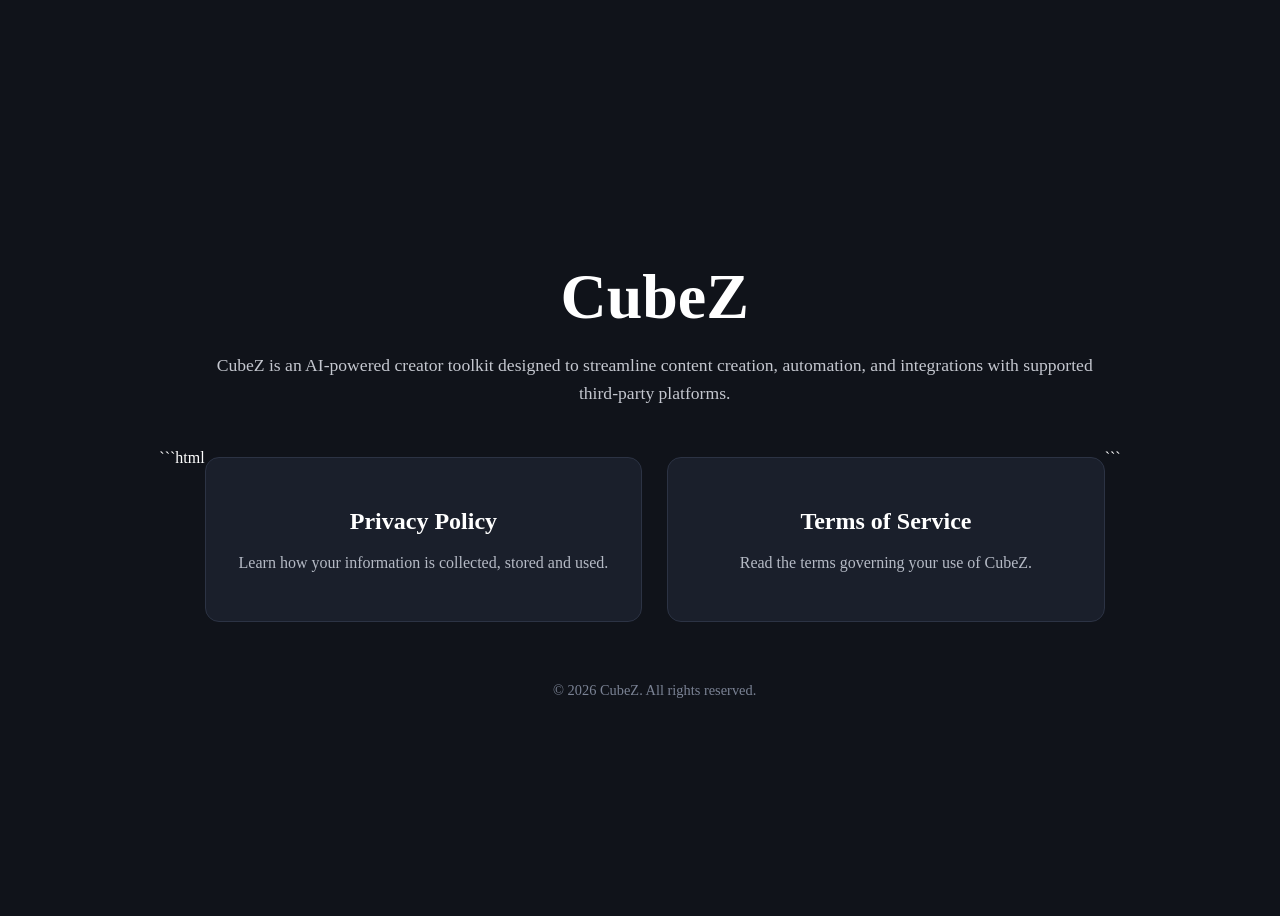
==== index.html @ 0d286e9c "a" ====
```html
<!DOCTYPE html>
<html lang="en">
<head>
    <meta charset="UTF-8">
    <meta name="viewport" content="width=device-width, initial-scale=1.0">
    <title>CubeZ</title>
    <link rel="stylesheet" href="styles.css">
</head>
<body>

<div class="container">
    <h1>CubeZ</h1>

    <p class="subtitle">
        CubeZ is an AI-powered creator toolkit designed to streamline content creation,
        automation, and integrations with supported third-party platforms.
    </p>

    <div class="cards">

        <a class="card" href="privacy.html">
            <h2>Privacy Policy</h2>
            <p>Learn how your information is collected, stored and used.</p>
        </a>

        <a class="card" href="terms.html">
            <h2>Terms of Service</h2>
            <p>Read the terms governing your use of CubeZ.</p>
        </a>

    </div>

    <footer>
        © 2026 CubeZ. All rights reserved.
    </footer>

</div>

</body>
</html>
```
---- styles.css ----
```css
*{
    margin:0;
    padding:0;
    box-sizing:border-box;
    font-family:Arial,Helvetica,sans-serif;
}

body{
    background:#10131a;
    color:#fff;
    display:flex;
    justify-content:center;
    align-items:center;
    min-height:100vh;
}

.container{
    width:90%;
    max-width:900px;
    text-align:center;
}

h1{
    font-size:4rem;
    margin-bottom:10px;
}

.subtitle{
    color:#c4c7cf;
    font-size:1.1rem;
    margin-bottom:50px;
    line-height:1.6;
}

.cards{
    display:grid;
    grid-template-columns:repeat(auto-fit,minmax(260px,1fr));
    gap:25px;
}

.card{
    text-decoration:none;
    color:white;
    background:#1a1f2b;
    border-radius:14px;
    padding:30px;
    transition:.25s;
    border:1px solid #2c3344;
}

.card:hover{
    transform:translateY(-6px);
    border-color:#5e7cff;
    box-shadow:0 10px 30px rgba(94,124,255,.3);
}

.card h2{
    margin-bottom:15px;
}

.card p{
    color:#b5bac5;
    line-height:1.5;
}

footer{
    margin-top:60px;
    color:#7b8395;
    font-size:.9rem;
}
```
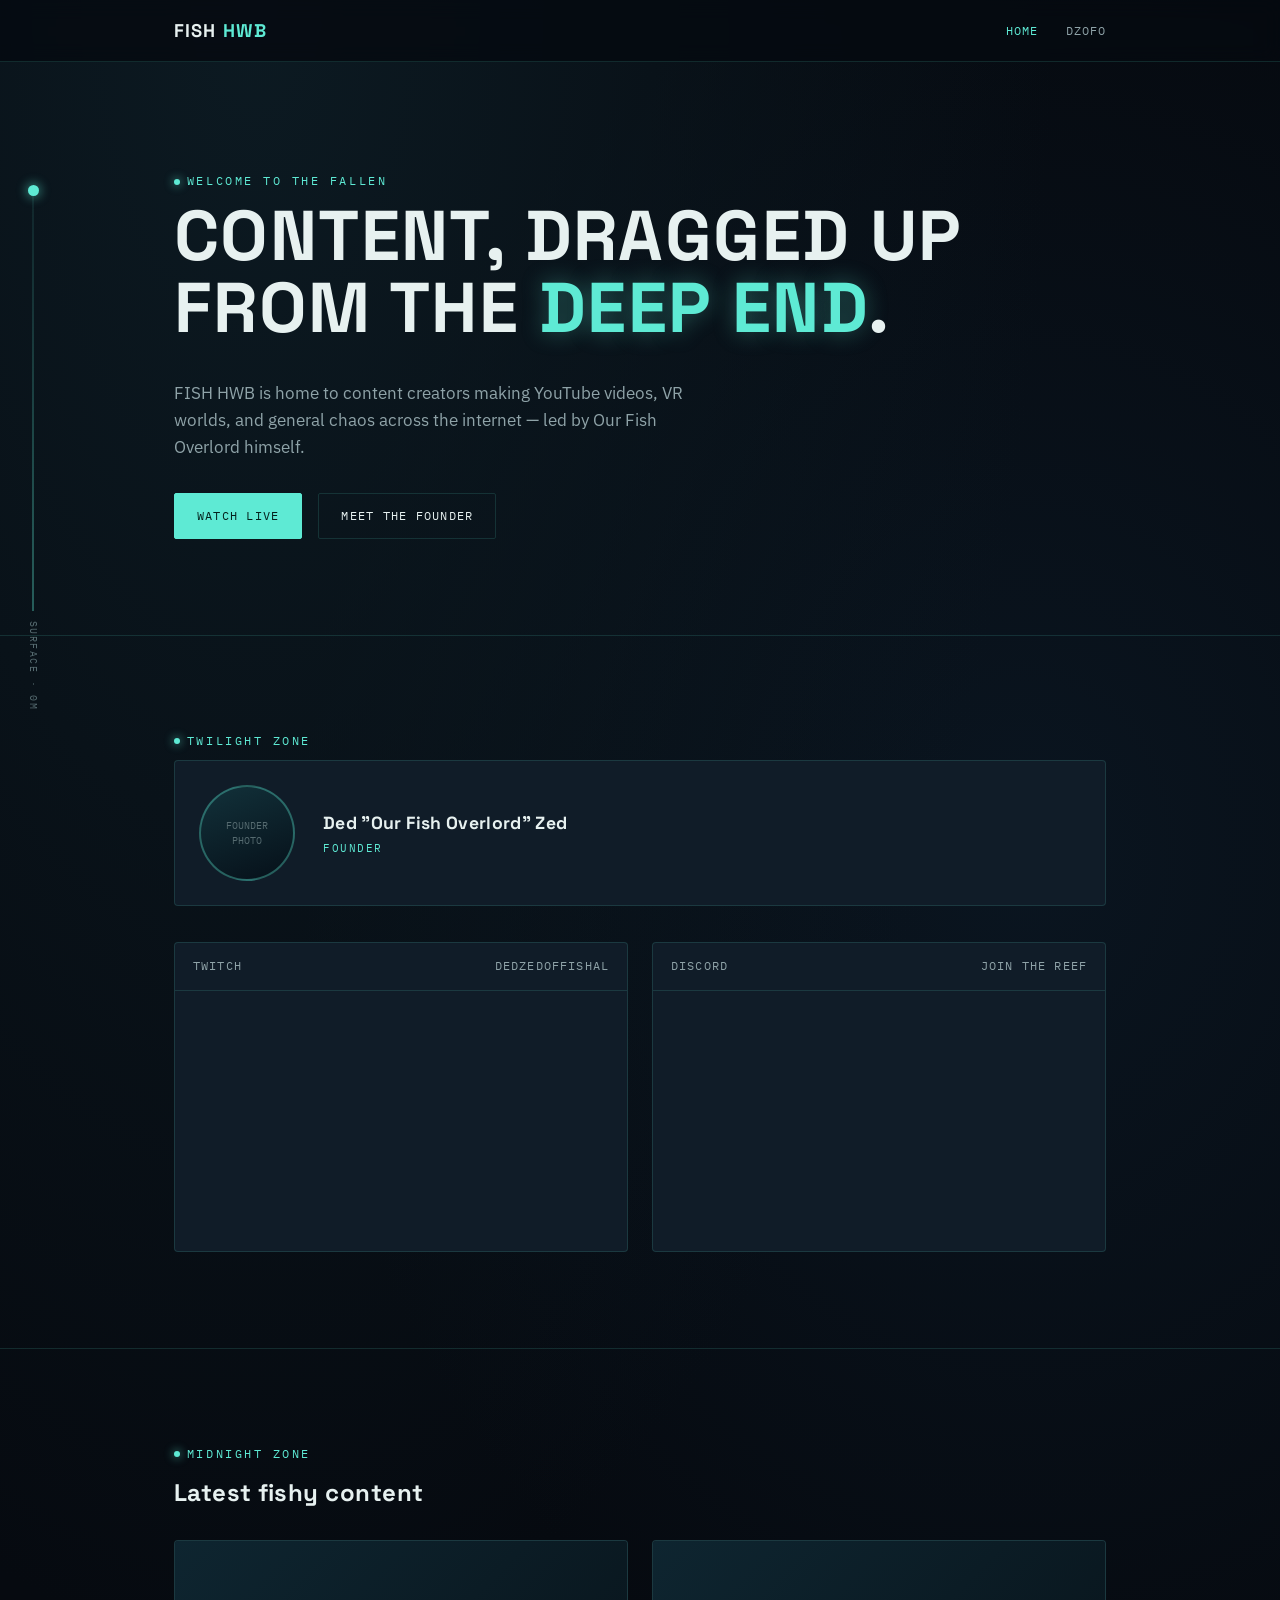
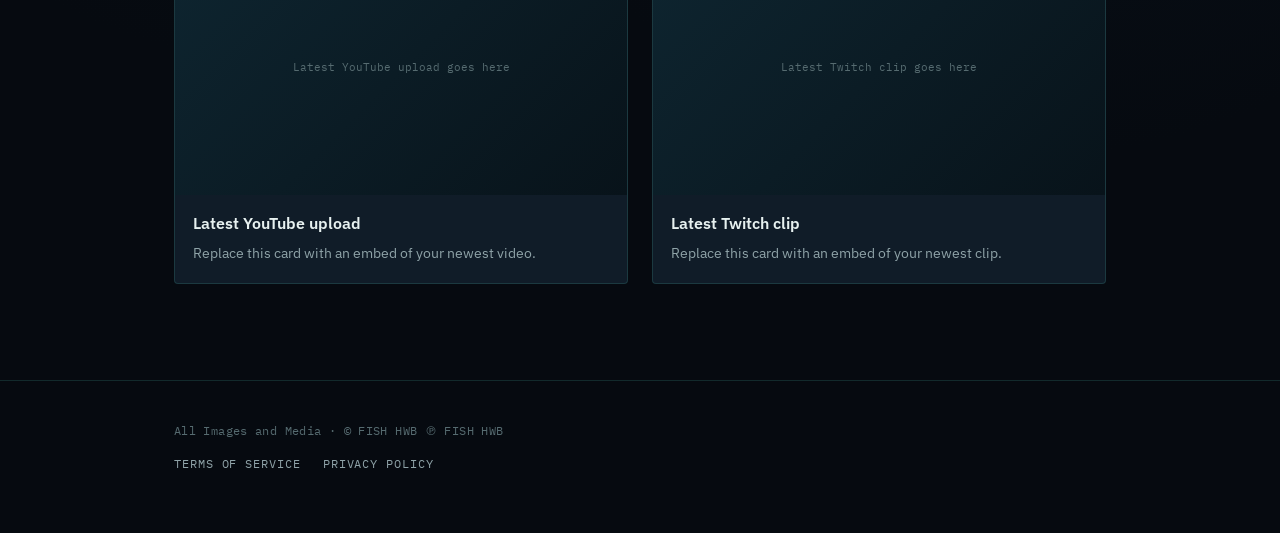
==== commit aa8110c1: "a" ====
--- a/index.html
+++ b/index.html
@@ -1,42 +1,142 @@
-```html
 <!DOCTYPE html>
 <html lang="en">
 <head>
-    <meta charset="UTF-8">
-    <meta name="viewport" content="width=device-width, initial-scale=1.0">
-    <title>CubeZ</title>
-    <link rel="stylesheet" href="styles.css">
+<meta charset="UTF-8">
+<meta name="viewport" content="width=device-width, initial-scale=1.0">
+<title>FISH HWB</title>
+<meta name="description" content="FISH HWB — content creators for YouTube, Twitch and several other corners of the internet, run by Ded &quot;Our Fish Overlord&quot; Zed.">
+<link rel="icon" href="data:,">
+<link rel="preconnect" href="https://fonts.googleapis.com">
+<link href="https://fonts.googleapis.com/css2?family=Space+Grotesk:wght@500;700&family=IBM+Plex+Sans:wght@400;500;600&family=IBM+Plex+Mono:wght@400;500&display=swap" rel="stylesheet">
+<link rel="stylesheet" href="css/style.css">
 </head>
 <body>
 
-<div class="container">
-    <h1>CubeZ</h1>
+<div class="particles" aria-hidden="true"></div>
 
-    <p class="subtitle">
-        CubeZ is an AI-powered creator toolkit designed to streamline content creation,
-        automation, and integrations with supported third-party platforms.
-    </p>
-
-    <div class="cards">
-
-        <a class="card" href="privacy.html">
-            <h2>Privacy Policy</h2>
-            <p>Learn how your information is collected, stored and used.</p>
-        </a>
-
-        <a class="card" href="terms.html">
-            <h2>Terms of Service</h2>
-            <p>Read the terms governing your use of CubeZ.</p>
-        </a>
-
-    </div>
-
-    <footer>
-        © 2026 CubeZ. All rights reserved.
-    </footer>
-
+<div class="depth-gauge" aria-hidden="true">
+  <div class="rail"><div class="marker"></div></div>
+  <span class="label">SURFACE &middot; 0M</span>
 </div>
 
+<header class="site-nav">
+  <div class="container">
+    <div class="wordmark">FISH <span>HWB</span></div>
+    <nav>
+      <a href="index.html" class="active">Home</a>
+      <a href="dzofo.html">DZOFO</a>
+    </nav>
+  </div>
+</header>
+
+<main>
+
+  <!-- ===== SURFACE : hero ===== -->
+  <section class="zone hero">
+    <div class="container">
+      <div class="eyebrow">Welcome to the fallen</div>
+      <h1>Content, dragged up<br>from the <em>deep end</em>.</h1>
+      <p class="tagline">FISH HWB is home to content creators making YouTube videos, VR worlds, and general chaos across the internet — led by Our Fish Overlord himself.</p>
+      <div class="cta-row">
+        <a class="btn btn-primary" href="#live">Watch live</a>
+        <a class="btn btn-ghost" href="dzofo.html">Meet the founder</a>
+      </div>
+    </div>
+  </section>
+
+  <!-- ===== TWILIGHT ZONE : founder + live embeds ===== -->
+  <section class="zone" id="live">
+    <div class="container">
+      <div class="eyebrow">Twilight zone</div>
+      <a href="dzofo.html" style="text-decoration:none;">
+        <div class="founder-card">
+          <div class="portrait">FOUNDER<br>PHOTO</div>
+          <div>
+            <h3>Ded &quot;Our Fish Overlord&quot; Zed</h3>
+            <div class="role">Founder</div>
+          </div>
+        </div>
+      </a>
+
+      <div class="embed-grid">
+        <div class="embed-card">
+          <div class="embed-head"><span>Twitch</span><span>dedzedoffishal</span></div>
+          <iframe
+            id="twitch-embed"
+            src=""
+            height="260"
+            allowfullscreen>
+          </iframe>
+        </div>
+        <div class="embed-card">
+          <div class="embed-head"><span>Discord</span><span>Join the reef</span></div>
+          <iframe
+            src="https://discord.com/widget?id=1186424320428363887&theme=dark"
+            height="260"
+            allowtransparency="true"
+            sandbox="allow-popups allow-popups-to-escape-sandbox allow-same-origin allow-scripts">
+          </iframe>
+        </div>
+      </div>
+    </div>
+  </section>
+
+  <!-- ===== MIDNIGHT ZONE : latest uploads ===== -->
+  <section class="zone">
+    <div class="container">
+      <div class="eyebrow">Midnight zone</div>
+      <h2>Latest fishy content</h2>
+      <div class="card-grid">
+        <div class="content-card">
+          <div class="thumb">
+            <!--
+              Swap this iframe's src for your latest YouTube upload:
+              https://www.youtube.com/embed/VIDEO_ID
+            -->
+            <span>Latest YouTube upload goes here</span>
+          </div>
+          <div class="body">
+            <h4>Latest YouTube upload</h4>
+            <p>Replace this card with an embed of your newest video.</p>
+          </div>
+        </div>
+        <div class="content-card">
+          <div class="thumb">
+            <!--
+              Swap this iframe's src for your latest Twitch clip:
+              https://clips.twitch.tv/embed?clip=CLIP_SLUG&parent=YOURDOMAIN
+            -->
+            <span>Latest Twitch clip goes here</span>
+          </div>
+          <div class="body">
+            <h4>Latest Twitch clip</h4>
+            <p>Replace this card with an embed of your newest clip.</p>
+          </div>
+        </div>
+      </div>
+    </div>
+  </section>
+
+</main>
+
+<!-- ===== THE ABYSS : footer ===== -->
+<footer class="site-footer">
+  <div class="container">
+    <div class="copyright">All Images and Media &middot; &copy; FISH HWB &#8471; FISH HWB</div>
+    <div class="legal-links">
+      <a href="terms.html">Terms of Service</a>
+      <a href="privacy.html">Privacy Policy</a>
+    </div>
+  </div>
+</footer>
+
+<script src="js/main.js"></script>
+<script>
+  // Twitch requires a "parent" param matching the embedding domain.
+  // Setting it from location.hostname means this works automatically
+  // once the site is published on GitHub Pages, without editing the HTML.
+  document.getElementById('twitch-embed').src =
+    'https://player.twitch.tv/?channel=dedzedoffishal&parent=' + window.location.hostname;
+</script>
 </body>
 </html>
-```
--- a/css/style.css
+++ b/css/style.css
@@ -0,0 +1,453 @@
+/* =========================================================
+   FISH HWB — design tokens
+   Concept: descending through the water column.
+   Sections read as depth zones (Surface -> Twilight -> Midnight -> Abyss)
+   ========================================================= */
+:root{
+  --abyss:        #060a10;
+  --abyss-mid:     #0d1620;
+  --surface-panel: #101c28;
+  --border:        rgba(94,234,212,0.14);
+  --glow:          #5EEAD4;   /* bioluminescent lure */
+  --glow-dim:      rgba(94,234,212,0.35);
+  --lure:          #FF5A3C;   /* anglerfish / distortion accent */
+  --lure-dim:      rgba(255,90,60,0.3);
+  --text:          #E7F1F0;
+  --text-dim:      #8FA3A8;
+  --text-faint:    #566B70;
+
+  --font-display: 'Space Grotesk', 'Arial Narrow', sans-serif;
+  --font-body:    'IBM Plex Sans', 'Segoe UI', sans-serif;
+  --font-mono:    'IBM Plex Mono', monospace;
+}
+
+*{ box-sizing:border-box; }
+html{ scroll-behavior:smooth; }
+
+body{
+  margin:0;
+  background:
+    radial-gradient(ellipse at 20% 0%, #0c1a22 0%, transparent 55%),
+    radial-gradient(ellipse at 80% 40%, #0a1520 0%, transparent 50%),
+    var(--abyss);
+  color:var(--text);
+  font-family:var(--font-body);
+  line-height:1.6;
+  -webkit-font-smoothing:antialiased;
+  overflow-x:hidden;
+}
+
+a{ color:var(--glow); text-decoration:none; }
+a:hover{ text-decoration:underline; }
+a:focus-visible, button:focus-visible{
+  outline:2px solid var(--glow);
+  outline-offset:3px;
+}
+
+img{ max-width:100%; display:block; }
+
+h1,h2,h3{
+  font-family:var(--font-display);
+  letter-spacing:0.02em;
+  margin:0 0 0.5em;
+  color:var(--text);
+}
+
+.eyebrow{
+  font-family:var(--font-mono);
+  font-size:0.72rem;
+  letter-spacing:0.22em;
+  text-transform:uppercase;
+  color:var(--glow);
+  display:flex;
+  align-items:center;
+  gap:0.6em;
+  margin-bottom:0.9em;
+}
+.eyebrow::before{
+  content:'';
+  width:6px; height:6px;
+  border-radius:50%;
+  background:var(--glow);
+  box-shadow:0 0 8px 2px var(--glow-dim);
+}
+
+.container{
+  max-width:980px;
+  margin:0 auto;
+  padding:0 24px;
+}
+
+/* ---------------- ambient particles ---------------- */
+.particles{
+  position:fixed; inset:0;
+  pointer-events:none;
+  z-index:0;
+  overflow:hidden;
+}
+.particles span{
+  position:absolute;
+  bottom:-10px;
+  width:3px; height:3px;
+  border-radius:50%;
+  background:var(--glow);
+  opacity:0.5;
+  box-shadow:0 0 6px 1px var(--glow-dim);
+  animation:drift linear infinite;
+}
+@keyframes drift{
+  0%{ transform:translateY(0) translateX(0); opacity:0; }
+  10%{ opacity:0.6; }
+  90%{ opacity:0.4; }
+  100%{ transform:translateY(-110vh) translateX(20px); opacity:0; }
+}
+
+/* ---------------- depth gauge (signature element) ---------------- */
+.depth-gauge{
+  position:fixed;
+  left:20px; top:50%;
+  transform:translateY(-50%);
+  width:26px;
+  height:min(60vh, 520px);
+  z-index:20;
+  display:flex;
+  flex-direction:column;
+  align-items:center;
+}
+.depth-gauge .rail{
+  position:relative;
+  width:2px;
+  flex:1;
+  background:linear-gradient(to bottom, rgba(94,234,212,0.08), rgba(94,234,212,0.35));
+}
+.depth-gauge .marker{
+  position:absolute;
+  left:50%;
+  top:0;
+  width:11px; height:11px;
+  margin-left:-5px; margin-top:-5px;
+  border-radius:50%;
+  background:var(--glow);
+  box-shadow:0 0 10px 3px var(--glow-dim);
+  transition:top 0.15s ease-out;
+}
+.depth-gauge .label{
+  font-family:var(--font-mono);
+  font-size:0.6rem;
+  color:var(--text-faint);
+  writing-mode:vertical-rl;
+  margin-top:10px;
+  letter-spacing:0.15em;
+}
+@media (max-width: 860px){
+  .depth-gauge{ display:none; }
+}
+
+/* ---------------- nav ---------------- */
+.site-nav{
+  position:sticky; top:0; z-index:30;
+  background:rgba(6,10,16,0.82);
+  backdrop-filter:blur(10px);
+  border-bottom:1px solid var(--border);
+}
+.site-nav .container{
+  display:flex; align-items:center; justify-content:space-between;
+  padding-top:16px; padding-bottom:16px;
+}
+.wordmark{
+  font-family:var(--font-display);
+  font-size:1.15rem;
+  font-weight:700;
+  letter-spacing:0.06em;
+  color:var(--text);
+}
+.wordmark span{ color:var(--glow); }
+.site-nav nav{ display:flex; gap:28px; }
+.site-nav nav a{
+  color:var(--text-dim);
+  font-family:var(--font-mono);
+  font-size:0.78rem;
+  letter-spacing:0.08em;
+  text-transform:uppercase;
+}
+.site-nav nav a:hover, .site-nav nav a.active{
+  color:var(--glow);
+  text-decoration:none;
+}
+
+/* ---------------- hero ---------------- */
+.zone{
+  position:relative;
+  padding:96px 0;
+  border-bottom:1px solid var(--border);
+}
+.zone:last-of-type{ border-bottom:none; }
+
+.hero{
+  padding-top:110px;
+  text-align:left;
+}
+.hero h1{
+  font-size:clamp(2.4rem, 6vw, 4.4rem);
+  line-height:1.02;
+  text-transform:uppercase;
+}
+.hero h1 em{
+  font-style:normal;
+  color:var(--glow);
+  text-shadow:0 0 22px var(--glow-dim);
+}
+.hero p.tagline{
+  max-width:540px;
+  color:var(--text-dim);
+  font-size:1.05rem;
+}
+.hero .cta-row{ display:flex; gap:16px; margin-top:32px; flex-wrap:wrap; }
+
+.btn{
+  display:inline-block;
+  padding:12px 22px;
+  border-radius:2px;
+  font-family:var(--font-mono);
+  font-size:0.78rem;
+  letter-spacing:0.1em;
+  text-transform:uppercase;
+  border:1px solid var(--border);
+  transition:border-color 0.2s, background 0.2s, color .2s;
+}
+.btn-primary{
+  background:var(--glow);
+  color:#04211c;
+  border-color:var(--glow);
+}
+.btn-primary:hover{
+  background:#7cf2df;
+  text-decoration:none;
+}
+.btn-ghost{ color:var(--text); }
+.btn-ghost:hover{
+  border-color:var(--glow);
+  color:var(--glow);
+  text-decoration:none;
+}
+
+/* ---------------- founder card ---------------- */
+.founder-card{
+  display:flex;
+  gap:28px;
+  align-items:center;
+  background:var(--surface-panel);
+  border:1px solid var(--border);
+  border-radius:4px;
+  padding:24px;
+}
+.founder-card .portrait{
+  width:96px; height:96px;
+  border-radius:50%;
+  overflow:hidden;
+  flex-shrink:0;
+  border:2px solid var(--glow-dim);
+  background:linear-gradient(160deg, #12313a, #061019);
+  display:flex; align-items:center; justify-content:center;
+  font-family:var(--font-mono);
+  font-size:0.6rem;
+  color:var(--text-faint);
+  text-align:center;
+}
+.founder-card h3{ margin-bottom:2px; font-size:1.1rem; }
+.founder-card .role{
+  font-family:var(--font-mono);
+  font-size:0.7rem;
+  letter-spacing:0.14em;
+  text-transform:uppercase;
+  color:var(--glow);
+}
+
+/* ---------------- embeds grid ---------------- */
+.embed-grid{
+  display:grid;
+  grid-template-columns:1fr 1fr;
+  gap:24px;
+  margin-top:36px;
+}
+@media (max-width:760px){ .embed-grid{ grid-template-columns:1fr; } }
+
+.embed-card{
+  background:var(--surface-panel);
+  border:1px solid var(--border);
+  border-radius:4px;
+  overflow:hidden;
+}
+.embed-card .embed-head{
+  padding:14px 18px;
+  border-bottom:1px solid var(--border);
+  font-family:var(--font-mono);
+  font-size:0.72rem;
+  letter-spacing:0.1em;
+  text-transform:uppercase;
+  color:var(--text-dim);
+  display:flex; justify-content:space-between;
+}
+.embed-card iframe{ width:100%; border:0; display:block; }
+
+/* ---------------- content cards (latest uploads) ---------------- */
+.card-grid{
+  display:grid;
+  grid-template-columns:repeat(2,1fr);
+  gap:24px;
+  margin-top:28px;
+}
+@media (max-width:760px){ .card-grid{ grid-template-columns:1fr; } }
+
+.content-card{
+  border:1px solid var(--border);
+  border-radius:4px;
+  background:var(--surface-panel);
+  padding:0 0 18px;
+  overflow:hidden;
+}
+.content-card .thumb{
+  aspect-ratio:16/9;
+  background:linear-gradient(135deg,#0e2530,#08131a);
+  display:flex; align-items:center; justify-content:center;
+  color:var(--text-faint);
+  font-family:var(--font-mono);
+  font-size:0.7rem;
+}
+.content-card .thumb iframe{ width:100%; height:100%; border:0; }
+.content-card .body{ padding:16px 18px 0; }
+.content-card h4{ margin:0 0 6px; font-size:0.98rem; font-family:var(--font-body); font-weight:600; }
+.content-card p{ margin:0; color:var(--text-dim); font-size:0.88rem; }
+
+/* ---------------- about / dzofo page ---------------- */
+.about-hero{
+  display:flex; gap:32px; align-items:center; flex-wrap:wrap;
+  padding-top:110px;
+}
+.about-hero .portrait-lg{
+  width:180px; height:180px; border-radius:50%;
+  border:2px solid var(--glow-dim);
+  background:linear-gradient(160deg,#12313a,#061019);
+  flex-shrink:0;
+  display:flex; align-items:center; justify-content:center;
+  font-family:var(--font-mono); font-size:0.65rem; color:var(--text-faint);
+  text-align:center; padding:8px;
+}
+.about-hero h1{ font-size:clamp(2rem,5vw,3rem); text-transform:uppercase; }
+.about-hero .subname{ color:var(--text-dim); font-family:var(--font-mono); font-size:0.85rem; letter-spacing:0.08em; }
+
+.timeline{ margin-top:20px; }
+.timeline .entry{
+  border-left:2px solid var(--border);
+  padding:0 0 36px 24px;
+  position:relative;
+}
+.timeline .entry:last-child{ padding-bottom:0; }
+.timeline .entry::before{
+  content:'';
+  position:absolute; left:-6px; top:4px;
+  width:10px; height:10px; border-radius:50%;
+  background:var(--lure);
+  box-shadow:0 0 8px 2px var(--lure-dim);
+}
+.timeline .entry h3{ font-size:1rem; margin-bottom:6px; }
+.timeline .entry p{ color:var(--text-dim); margin:0; }
+
+.platform-links{ display:flex; gap:18px; margin-top:32px; flex-wrap:wrap; }
+.platform-links a{
+  border:1px solid var(--border);
+  border-radius:4px;
+  padding:14px 20px;
+  color:var(--text);
+  font-family:var(--font-mono);
+  font-size:0.78rem;
+  letter-spacing:0.06em;
+  text-transform:uppercase;
+}
+.platform-links a:hover{ border-color:var(--glow); color:var(--glow); text-decoration:none; }
+
+/* ---------------- contact form ---------------- */
+.contact-form{
+  margin-top:32px;
+  display:grid;
+  grid-template-columns:1fr 1fr;
+  gap:16px;
+}
+.contact-form .full{ grid-column:1/-1; }
+@media (max-width:640px){ .contact-form{ grid-template-columns:1fr; } }
+.contact-form label{
+  display:block;
+  font-family:var(--font-mono);
+  font-size:0.7rem;
+  letter-spacing:0.1em;
+  text-transform:uppercase;
+  color:var(--text-dim);
+  margin-bottom:6px;
+}
+.contact-form input, .contact-form textarea{
+  width:100%;
+  background:var(--surface-panel);
+  border:1px solid var(--border);
+  border-radius:3px;
+  padding:11px 12px;
+  color:var(--text);
+  font-family:var(--font-body);
+  font-size:0.92rem;
+}
+.contact-form input:focus, .contact-form textarea:focus{
+  outline:none; border-color:var(--glow);
+}
+
+/* ---------------- legal pages (terms / privacy) ---------------- */
+.legal{
+  padding-top:130px;
+  padding-bottom:100px;
+  max-width:760px;
+}
+.legal .updated{
+  font-family:var(--font-mono);
+  font-size:0.78rem;
+  color:var(--text-faint);
+  margin-bottom:40px;
+}
+.legal h2{
+  font-size:1.2rem;
+  margin-top:44px;
+  padding-top:20px;
+  border-top:1px solid var(--border);
+  text-transform:uppercase;
+  letter-spacing:0.04em;
+}
+.legal h2:first-of-type{ border-top:none; padding-top:0; }
+.legal p, .legal li{ color:var(--text-dim); }
+.legal ul{ padding-left:20px; }
+.legal a{ text-decoration:underline; }
+
+/* ---------------- footer ---------------- */
+footer.site-footer{
+  border-top:1px solid var(--border);
+  padding:40px 0 60px;
+}
+footer.site-footer .copyright{
+  color:var(--text-faint);
+  font-family:var(--font-mono);
+  font-size:0.78rem;
+  letter-spacing:0.03em;
+}
+footer.site-footer .legal-links{
+  margin-top:14px;
+  display:flex;
+  gap:22px;
+  font-family:var(--font-mono);
+  font-size:0.72rem;
+  letter-spacing:0.08em;
+  text-transform:uppercase;
+}
+footer.site-footer .legal-links a{ color:var(--text-dim); }
+footer.site-footer .legal-links a:hover{ color:var(--glow); text-decoration:none; }
+
+@media (prefers-reduced-motion: reduce){
+  html{ scroll-behavior:auto; }
+  .particles span{ animation:none; display:none; }
+  .depth-gauge .marker{ transition:none; }
+}
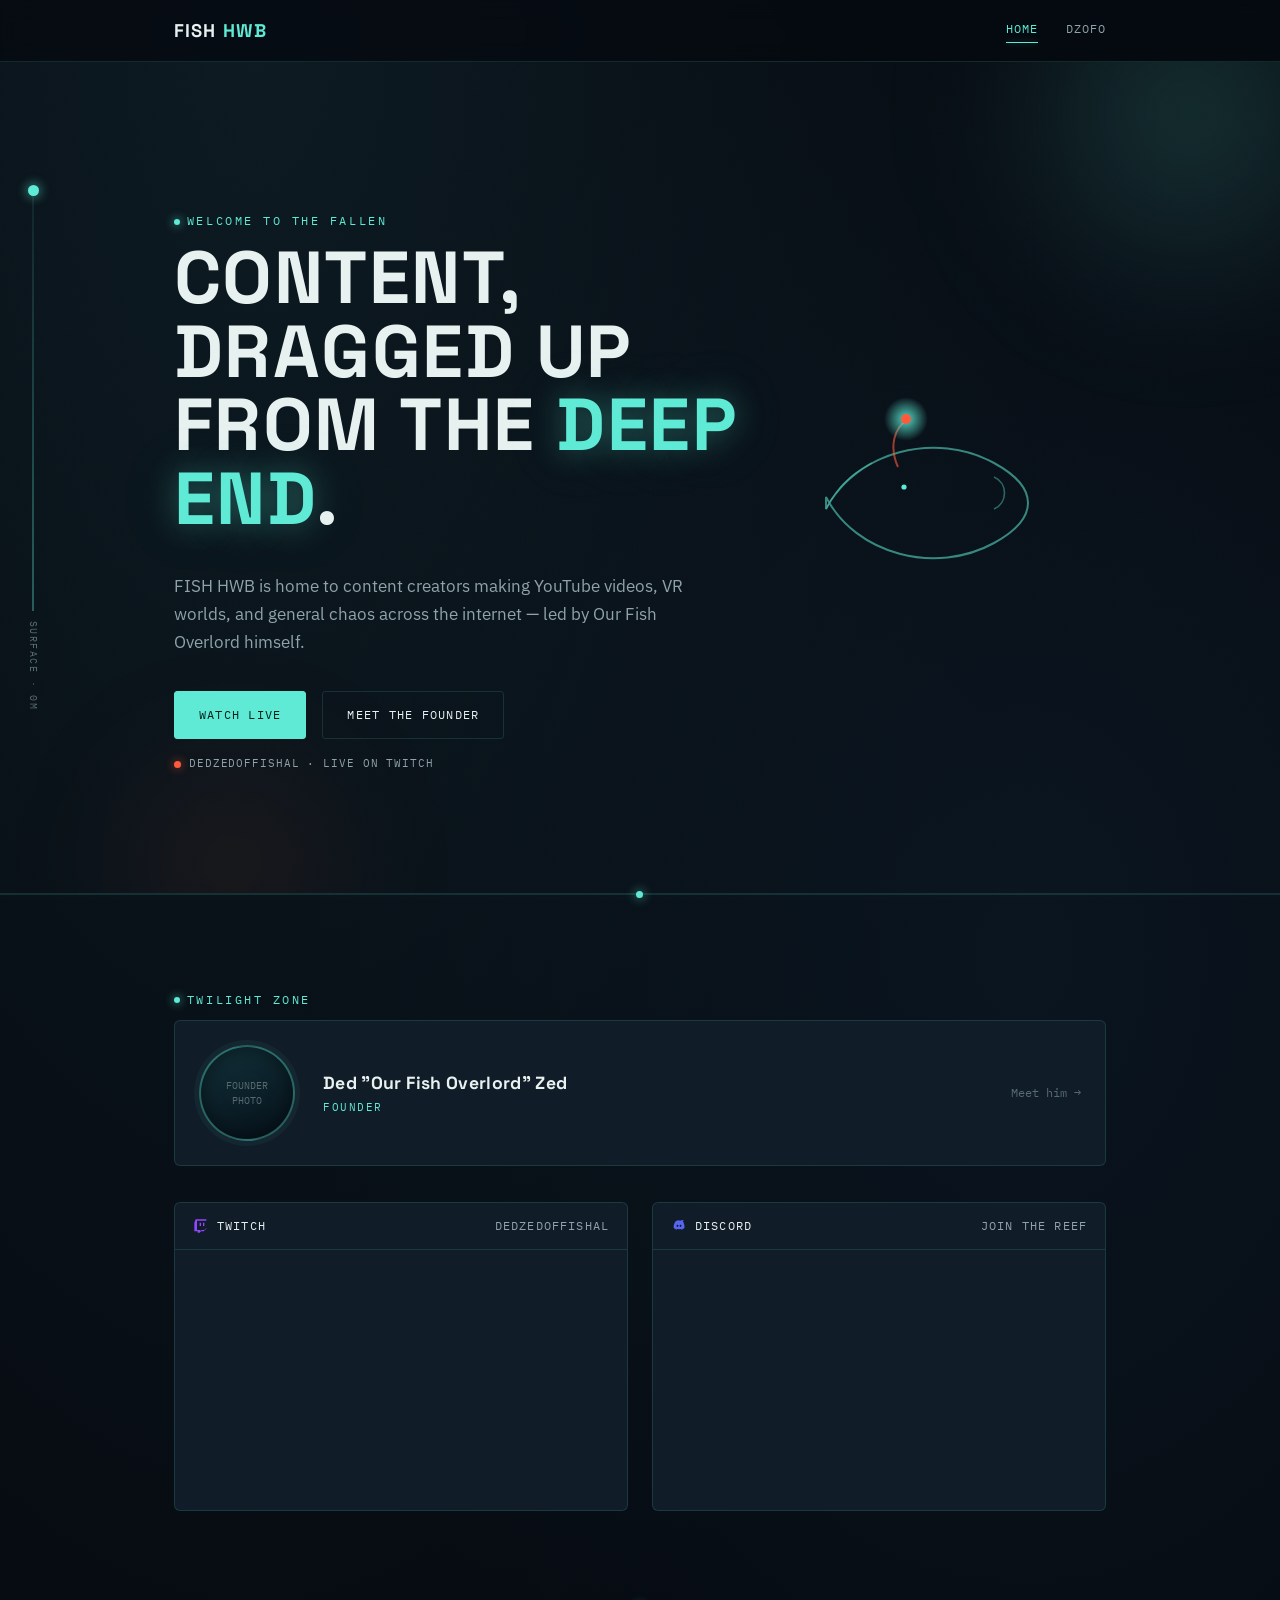
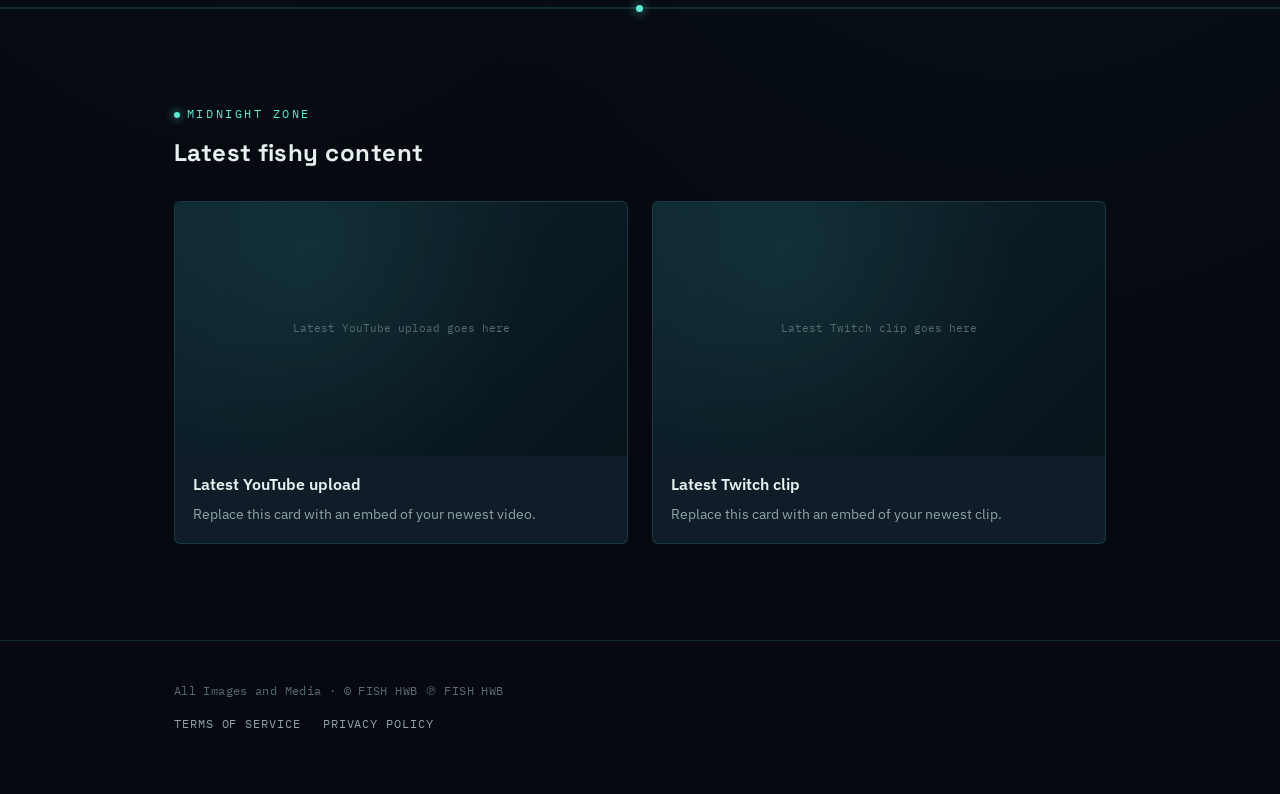
==== commit 9f2ef387: "a" ====
--- a/index.html
+++ b/index.html
@@ -5,7 +5,7 @@
 <meta name="viewport" content="width=device-width, initial-scale=1.0">
 <title>FISH HWB</title>
 <meta name="description" content="FISH HWB — content creators for YouTube, Twitch and several other corners of the internet, run by Ded &quot;Our Fish Overlord&quot; Zed.">
-<link rel="icon" href="data:,">
+<link rel="icon" type="image/svg+xml" href="assets/favicon.svg">
 <link rel="preconnect" href="https://fonts.googleapis.com">
 <link href="https://fonts.googleapis.com/css2?family=Space+Grotesk:wght@500;700&family=IBM+Plex+Sans:wght@400;500;600&family=IBM+Plex+Mono:wght@400;500&display=swap" rel="stylesheet">
 <link rel="stylesheet" href="css/style.css">
@@ -33,34 +33,67 @@
 
   <!-- ===== SURFACE : hero ===== -->
   <section class="zone hero">
-    <div class="container">
-      <div class="eyebrow">Welcome to the fallen</div>
-      <h1>Content, dragged up<br>from the <em>deep end</em>.</h1>
-      <p class="tagline">FISH HWB is home to content creators making YouTube videos, VR worlds, and general chaos across the internet — led by Our Fish Overlord himself.</p>
-      <div class="cta-row">
-        <a class="btn btn-primary" href="#live">Watch live</a>
-        <a class="btn btn-ghost" href="dzofo.html">Meet the founder</a>
+    <div class="glow-orb glow-orb--teal" aria-hidden="true"></div>
+    <div class="glow-orb glow-orb--lure" aria-hidden="true"></div>
+    <div class="container hero-inner">
+      <div class="hero-copy reveal">
+        <div class="eyebrow">Welcome to the fallen</div>
+        <h1>Content, dragged up<br>from the <em>deep end</em>.</h1>
+        <p class="tagline">FISH HWB is home to content creators making YouTube videos, VR worlds, and general chaos across the internet — led by Our Fish Overlord himself.</p>
+        <div class="cta-row">
+          <a class="btn btn-primary" href="#live">Watch live</a>
+          <a class="btn btn-ghost" href="dzofo.html">Meet the founder</a>
+          <span class="live-badge"><span class="dot"></span>dedzedoffishal &middot; live on Twitch</span>
+        </div>
+      </div>
+      <div class="hero-figure reveal" aria-hidden="true">
+        <svg viewBox="0 0 320 260" fill="none">
+          <defs>
+            <radialGradient id="lureGlow" cx="50%" cy="50%" r="50%">
+              <stop offset="0%" stop-color="#5EEAD4" stop-opacity="0.9"/>
+              <stop offset="100%" stop-color="#5EEAD4" stop-opacity="0"/>
+            </radialGradient>
+          </defs>
+          <!-- angler silhouette -->
+          <path d="M40 150c30-58 110-78 168-46 22 12 34 26 34 40s-12 28-34 40c-58 32-138 12-168-46z"
+                fill="none" stroke="#5EEAD4" stroke-opacity="0.55" stroke-width="2"/>
+          <path d="M40 150c10-20 26-36 46-46" stroke="#5EEAD4" stroke-opacity="0.3" stroke-width="1.4"/>
+          <circle cx="118" cy="128" r="2.6" fill="#5EEAD4"/>
+          <path d="M112 108c-10-22-2-40 8-46" stroke="#FF5A3C" stroke-opacity="0.6" stroke-width="2" fill="none"/>
+          <circle cx="120" cy="60" r="22" fill="url(#lureGlow)"/>
+          <circle cx="120" cy="60" r="5" fill="#FF5A3C"/>
+          <path d="M208 118c14 6 14 26 0 32" stroke="#5EEAD4" stroke-opacity="0.4" stroke-width="1.6" fill="none"/>
+        </svg>
       </div>
     </div>
   </section>
 
+  <div class="sonar-divider" aria-hidden="true"></div>
+
   <!-- ===== TWILIGHT ZONE : founder + live embeds ===== -->
   <section class="zone" id="live">
     <div class="container">
-      <div class="eyebrow">Twilight zone</div>
-      <a href="dzofo.html" style="text-decoration:none;">
+      <div class="eyebrow reveal">Twilight zone</div>
+      <a href="dzofo.html" style="text-decoration:none; display:block;" class="reveal">
         <div class="founder-card">
           <div class="portrait">FOUNDER<br>PHOTO</div>
           <div>
             <h3>Ded &quot;Our Fish Overlord&quot; Zed</h3>
             <div class="role">Founder</div>
           </div>
+          <span class="go">Meet him &rarr;</span>
         </div>
       </a>
 
       <div class="embed-grid">
-        <div class="embed-card">
-          <div class="embed-head"><span>Twitch</span><span>dedzedoffishal</span></div>
+        <div class="embed-card reveal">
+          <div class="embed-head">
+            <span class="name">
+              <svg viewBox="0 0 24 24" fill="#9146FF"><path d="M4 2 2 7v13h5v2h3l2-2h4l4-4V2H4zm16 13-3 3h-4l-2 2v-2H6V4h14v11z"/><path d="M15 7h2v5h-2zM10 7h2v5h-2z" fill="#9146FF"/></svg>
+              Twitch
+            </span>
+            <span>dedzedoffishal</span>
+          </div>
           <iframe
             id="twitch-embed"
             src=""
@@ -68,8 +101,14 @@
             allowfullscreen>
           </iframe>
         </div>
-        <div class="embed-card">
-          <div class="embed-head"><span>Discord</span><span>Join the reef</span></div>
+        <div class="embed-card reveal">
+          <div class="embed-head">
+            <span class="name">
+              <svg viewBox="0 0 24 24" fill="#5865F2"><path d="M20 4.4a18 18 0 0 0-4.4-1.4l-.3.6c1.5.4 2.9 1 4.1 1.7-2-.9-4-1.4-6-1.6-.5 0-1 0-1.4.1l-.2-.6a18 18 0 0 0-4.5 1.4C4.6 8 3.7 11.6 4 15.1c1.6 1.2 3.2 2 4.7 2.5l.6-1c-.8-.3-1.6-.7-2.3-1.2.2.1.4.3.6.4 2.9 1.4 6.1 1.4 9 0l.6-.4c-.7.5-1.5.9-2.3 1.2l.6 1c1.5-.5 3.1-1.3 4.7-2.5.4-4.2-.7-7.8-2.8-10.7ZM9.7 13.4c-.8 0-1.5-.8-1.5-1.7s.7-1.7 1.5-1.7 1.5.8 1.5 1.7-.7 1.7-1.5 1.7Zm4.6 0c-.8 0-1.5-.8-1.5-1.7s.7-1.7 1.5-1.7 1.5.8 1.5 1.7-.7 1.7-1.5 1.7Z"/></svg>
+              Discord
+            </span>
+            <span>Join the reef</span>
+          </div>
           <iframe
             src="https://discord.com/widget?id=1186424320428363887&theme=dark"
             height="260"
@@ -81,13 +120,15 @@
     </div>
   </section>
 
+  <div class="sonar-divider" aria-hidden="true"></div>
+
   <!-- ===== MIDNIGHT ZONE : latest uploads ===== -->
   <section class="zone">
     <div class="container">
-      <div class="eyebrow">Midnight zone</div>
-      <h2>Latest fishy content</h2>
+      <div class="eyebrow reveal">Midnight zone</div>
+      <h2 class="reveal">Latest fishy content</h2>
       <div class="card-grid">
-        <div class="content-card">
+        <div class="content-card reveal">
           <div class="thumb">
             <!--
               Swap this iframe's src for your latest YouTube upload:
@@ -100,7 +141,7 @@
             <p>Replace this card with an embed of your newest video.</p>
           </div>
         </div>
-        <div class="content-card">
+        <div class="content-card reveal">
           <div class="thumb">
             <!--
               Swap this iframe's src for your latest Twitch clip:
--- a/css/style.css
+++ b/css/style.css
@@ -16,6 +16,9 @@
   --text-dim:      #8FA3A8;
   --text-faint:    #566B70;
 
+  --shadow-soft:   0 20px 60px -20px rgba(0,0,0,0.6);
+  --shadow-glow:   0 0 0 1px var(--glow-dim), 0 20px 50px -18px rgba(94,234,212,0.25);
+
   --font-display: 'Space Grotesk', 'Arial Narrow', sans-serif;
   --font-body:    'IBM Plex Sans', 'Segoe UI', sans-serif;
   --font-mono:    'IBM Plex Mono', monospace;
@@ -35,6 +38,18 @@
   line-height:1.6;
   -webkit-font-smoothing:antialiased;
   overflow-x:hidden;
+  position:relative;
+}
+
+/* fine film-grain, keeps the flat gradients from looking sterile */
+body::before{
+  content:'';
+  position:fixed; inset:0;
+  z-index:1;
+  pointer-events:none;
+  opacity:0.05;
+  mix-blend-mode:overlay;
+  background-image:url("data:image/svg+xml;utf8,<svg xmlns='http://www.w3.org/2000/svg' width='140' height='140'><filter id='n'><feTurbulence type='fractalNoise' baseFrequency='0.9' numOctaves='2' stitchTiles='stitch'/></filter><rect width='100%25' height='100%25' filter='url(%23n)'/></svg>");
 }
 
 a{ color:var(--glow); text-decoration:none; }
@@ -100,6 +115,68 @@
   10%{ opacity:0.6; }
   90%{ opacity:0.4; }
   100%{ transform:translateY(-110vh) translateX(20px); opacity:0; }
+}
+
+/* ---------------- ambient glow orbs ---------------- */
+.glow-orb{
+  position:absolute;
+  border-radius:50%;
+  filter:blur(70px);
+  pointer-events:none;
+  z-index:0;
+}
+.glow-orb--teal{
+  width:420px; height:420px;
+  top:-160px; right:-120px;
+  background:radial-gradient(circle, rgba(94,234,212,0.22), transparent 70%);
+}
+.glow-orb--lure{
+  width:260px; height:260px;
+  bottom:-100px; left:8%;
+  background:radial-gradient(circle, rgba(255,90,60,0.14), transparent 70%);
+}
+
+/* ---------------- scroll reveal ---------------- */
+.reveal{
+  opacity:0;
+  transform:translateY(28px);
+  transition:opacity 0.8s cubic-bezier(.2,.7,.3,1), transform 0.8s cubic-bezier(.2,.7,.3,1);
+}
+.reveal.is-visible{
+  opacity:1;
+  transform:translateY(0);
+}
+@media (prefers-reduced-motion: reduce){
+  .reveal{ opacity:1; transform:none; transition:none; }
+}
+
+/* ---------------- sonar divider ---------------- */
+.sonar-divider{
+  position:relative;
+  height:1px;
+  background:var(--border);
+  margin:0;
+}
+.sonar-divider::before{
+  content:'';
+  position:absolute;
+  left:50%; top:50%;
+  width:7px; height:7px;
+  margin:-4px 0 0 -4px;
+  border-radius:50%;
+  background:var(--glow);
+  box-shadow:
+    0 0 0 0 var(--glow-dim),
+    0 0 10px 2px var(--glow-dim);
+  animation:ping 3.4s ease-out infinite;
+}
+@keyframes ping{
+  0%{ box-shadow:0 0 0 0 rgba(94,234,212,0.5), 0 0 10px 2px var(--glow-dim); }
+  70%{ box-shadow:0 0 0 16px rgba(94,234,212,0), 0 0 10px 2px var(--glow-dim); }
+  100%{ box-shadow:0 0 0 16px rgba(94,234,212,0), 0 0 10px 2px var(--glow-dim); }
+}
+@media (prefers-reduced-motion: reduce){
+  .sonar-divider::before{ animation:none; }
 }
 
 /* ---------------- depth gauge (signature element) ---------------- */
@@ -164,16 +241,28 @@
 .wordmark span{ color:var(--glow); }
 .site-nav nav{ display:flex; gap:28px; }
 .site-nav nav a{
+  position:relative;
   color:var(--text-dim);
   font-family:var(--font-mono);
   font-size:0.78rem;
   letter-spacing:0.08em;
   text-transform:uppercase;
+  padding-bottom:4px;
+}
+.site-nav nav a::after{
+  content:'';
+  position:absolute;
+  left:0; bottom:0;
+  width:0; height:1px;
+  background:var(--glow);
+  box-shadow:0 0 6px var(--glow-dim);
+  transition:width 0.25s ease;
 }
 .site-nav nav a:hover, .site-nav nav a.active{
   color:var(--glow);
   text-decoration:none;
 }
+.site-nav nav a:hover::after, .site-nav nav a.active::after{ width:100%; }
 
 /* ---------------- hero ---------------- */
 .zone{
@@ -184,51 +273,93 @@
 .zone:last-of-type{ border-bottom:none; }
 
 .hero{
-  padding-top:110px;
+  padding-top:150px;
+  padding-bottom:120px;
   text-align:left;
-}
+  overflow:hidden;
+}
+.hero-inner{
+  position:relative;
+  z-index:2;
+  display:flex;
+  align-items:center;
+  gap:48px;
+}
+.hero-copy{ flex:1 1 480px; min-width:0; }
 .hero h1{
-  font-size:clamp(2.4rem, 6vw, 4.4rem);
-  line-height:1.02;
+  font-size:clamp(2.4rem, 6vw, 4.6rem);
+  line-height:1.0;
   text-transform:uppercase;
 }
 .hero h1 em{
   font-style:normal;
   color:var(--glow);
-  text-shadow:0 0 22px var(--glow-dim);
+  text-shadow:0 0 30px var(--glow-dim), 0 0 70px rgba(94,234,212,0.15);
 }
 .hero p.tagline{
-  max-width:540px;
+  max-width:520px;
   color:var(--text-dim);
-  font-size:1.05rem;
-}
-.hero .cta-row{ display:flex; gap:16px; margin-top:32px; flex-wrap:wrap; }
+  font-size:1.08rem;
+}
+.hero .cta-row{ display:flex; gap:16px; margin-top:36px; flex-wrap:wrap; align-items:center; }
+
+.hero-figure{
+  flex:0 0 320px;
+  width:320px;
+  position:relative;
+}
+.hero-figure svg{ width:100%; height:auto; overflow:visible; }
+@media (max-width:900px){ .hero-figure{ display:none; } }
+
+.live-badge{
+  display:inline-flex; align-items:center; gap:8px;
+  font-family:var(--font-mono);
+  font-size:0.7rem;
+  letter-spacing:0.08em;
+  text-transform:uppercase;
+  color:var(--text-dim);
+}
+.live-badge .dot{
+  width:7px; height:7px; border-radius:50%;
+  background:var(--lure);
+  box-shadow:0 0 8px 2px var(--lure-dim);
+  animation:pulse 1.8s ease-in-out infinite;
+}
+@keyframes pulse{
+  0%,100%{ opacity:1; transform:scale(1); }
+  50%{ opacity:0.5; transform:scale(0.8); }
+}
+@media (prefers-reduced-motion: reduce){ .live-badge .dot{ animation:none; } }
 
 .btn{
   display:inline-block;
-  padding:12px 22px;
-  border-radius:2px;
+  padding:13px 24px;
+  border-radius:3px;
   font-family:var(--font-mono);
   font-size:0.78rem;
   letter-spacing:0.1em;
   text-transform:uppercase;
   border:1px solid var(--border);
-  transition:border-color 0.2s, background 0.2s, color .2s;
+  transition:border-color 0.2s, background 0.2s, color .2s, box-shadow 0.2s, transform 0.2s;
 }
 .btn-primary{
   background:var(--glow);
   color:#04211c;
   border-color:var(--glow);
+  box-shadow:0 0 0 0 var(--glow-dim);
 }
 .btn-primary:hover{
   background:#7cf2df;
   text-decoration:none;
+  box-shadow:0 0 24px 2px var(--glow-dim);
+  transform:translateY(-1px);
 }
 .btn-ghost{ color:var(--text); }
 .btn-ghost:hover{
   border-color:var(--glow);
   color:var(--glow);
   text-decoration:none;
+  transform:translateY(-1px);
 }
 
 /* ---------------- founder card ---------------- */
@@ -238,8 +369,14 @@
   align-items:center;
   background:var(--surface-panel);
   border:1px solid var(--border);
-  border-radius:4px;
+  border-radius:6px;
   padding:24px;
+  transition:transform 0.25s ease, box-shadow 0.25s ease, border-color 0.25s ease;
+}
+.founder-card:hover{
+  transform:translateY(-3px);
+  box-shadow:var(--shadow-glow);
+  border-color:var(--glow-dim);
 }
 .founder-card .portrait{
   width:96px; height:96px;
@@ -248,12 +385,14 @@
   flex-shrink:0;
   border:2px solid var(--glow-dim);
   background:linear-gradient(160deg, #12313a, #061019);
+  box-shadow:inset 0 0 20px rgba(0,0,0,0.5), 0 0 0 5px rgba(94,234,212,0.05);
   display:flex; align-items:center; justify-content:center;
   font-family:var(--font-mono);
   font-size:0.6rem;
   color:var(--text-faint);
   text-align:center;
 }
+.founder-card .portrait img{ width:100%; height:100%; object-fit:cover; }
 .founder-card h3{ margin-bottom:2px; font-size:1.1rem; }
 .founder-card .role{
   font-family:var(--font-mono);
@@ -262,6 +401,14 @@
   text-transform:uppercase;
   color:var(--glow);
 }
+.founder-card .go{
+  margin-left:auto;
+  color:var(--text-faint);
+  font-family:var(--font-mono);
+  font-size:0.72rem;
+  transition:color 0.2s, transform 0.2s;
+}
+.founder-card:hover .go{ color:var(--glow); transform:translateX(3px); }
 
 /* ---------------- embeds grid ---------------- */
 .embed-grid{
@@ -275,8 +422,13 @@
 .embed-card{
   background:var(--surface-panel);
   border:1px solid var(--border);
-  border-radius:4px;
+  border-radius:6px;
   overflow:hidden;
+  transition:border-color 0.25s ease, box-shadow 0.25s ease;
+}
+.embed-card:hover{
+  border-color:var(--glow-dim);
+  box-shadow:var(--shadow-glow);
 }
 .embed-card .embed-head{
   padding:14px 18px;
@@ -286,8 +438,11 @@
   letter-spacing:0.1em;
   text-transform:uppercase;
   color:var(--text-dim);
-  display:flex; justify-content:space-between;
-}
+  display:flex; justify-content:space-between; align-items:center;
+  gap:10px;
+}
+.embed-card .embed-head .name{ display:flex; align-items:center; gap:8px; color:var(--text); }
+.embed-card .embed-head svg{ width:16px; height:16px; flex-shrink:0; }
 .embed-card iframe{ width:100%; border:0; display:block; }
 
 /* ---------------- content cards (latest uploads) ---------------- */
@@ -301,14 +456,22 @@
 
 .content-card{
   border:1px solid var(--border);
-  border-radius:4px;
+  border-radius:6px;
   background:var(--surface-panel);
   padding:0 0 18px;
   overflow:hidden;
+  transition:transform 0.25s ease, box-shadow 0.25s ease, border-color 0.25s ease;
+}
+.content-card:hover{
+  transform:translateY(-4px);
+  box-shadow:var(--shadow-soft);
+  border-color:var(--glow-dim);
 }
 .content-card .thumb{
   aspect-ratio:16/9;
-  background:linear-gradient(135deg,#0e2530,#08131a);
+  background:
+    radial-gradient(circle at 30% 20%, rgba(94,234,212,0.08), transparent 60%),
+    linear-gradient(135deg,#0e2530,#08131a);
   display:flex; align-items:center; justify-content:center;
   color:var(--text-faint);
   font-family:var(--font-mono);
@@ -328,11 +491,14 @@
   width:180px; height:180px; border-radius:50%;
   border:2px solid var(--glow-dim);
   background:linear-gradient(160deg,#12313a,#061019);
+  box-shadow:inset 0 0 30px rgba(0,0,0,0.55), 0 0 40px -10px var(--glow-dim);
   flex-shrink:0;
   display:flex; align-items:center; justify-content:center;
   font-family:var(--font-mono); font-size:0.65rem; color:var(--text-faint);
   text-align:center; padding:8px;
-}
+  overflow:hidden;
+}
+.about-hero .portrait-lg img{ width:100%; height:100%; object-fit:cover; }
 .about-hero h1{ font-size:clamp(2rem,5vw,3rem); text-transform:uppercase; }
 .about-hero .subname{ color:var(--text-dim); font-family:var(--font-mono); font-size:0.85rem; letter-spacing:0.08em; }
 
@@ -364,7 +530,11 @@
   letter-spacing:0.06em;
   text-transform:uppercase;
 }
-.platform-links a:hover{ border-color:var(--glow); color:var(--glow); text-decoration:none; }
+.platform-links a{ transition:transform 0.2s ease, border-color 0.2s ease, color 0.2s ease; display:inline-flex; align-items:center; gap:10px; }
+.platform-links a:hover{ border-color:var(--glow); color:var(--glow); text-decoration:none; transform:translateY(-2px); }
+.platform-links a svg{ width:16px; height:16px; }
+
+.timeline .entry{ transition:transform 0.3s ease; }
 
 /* ---------------- contact form ---------------- */
 .contact-form{
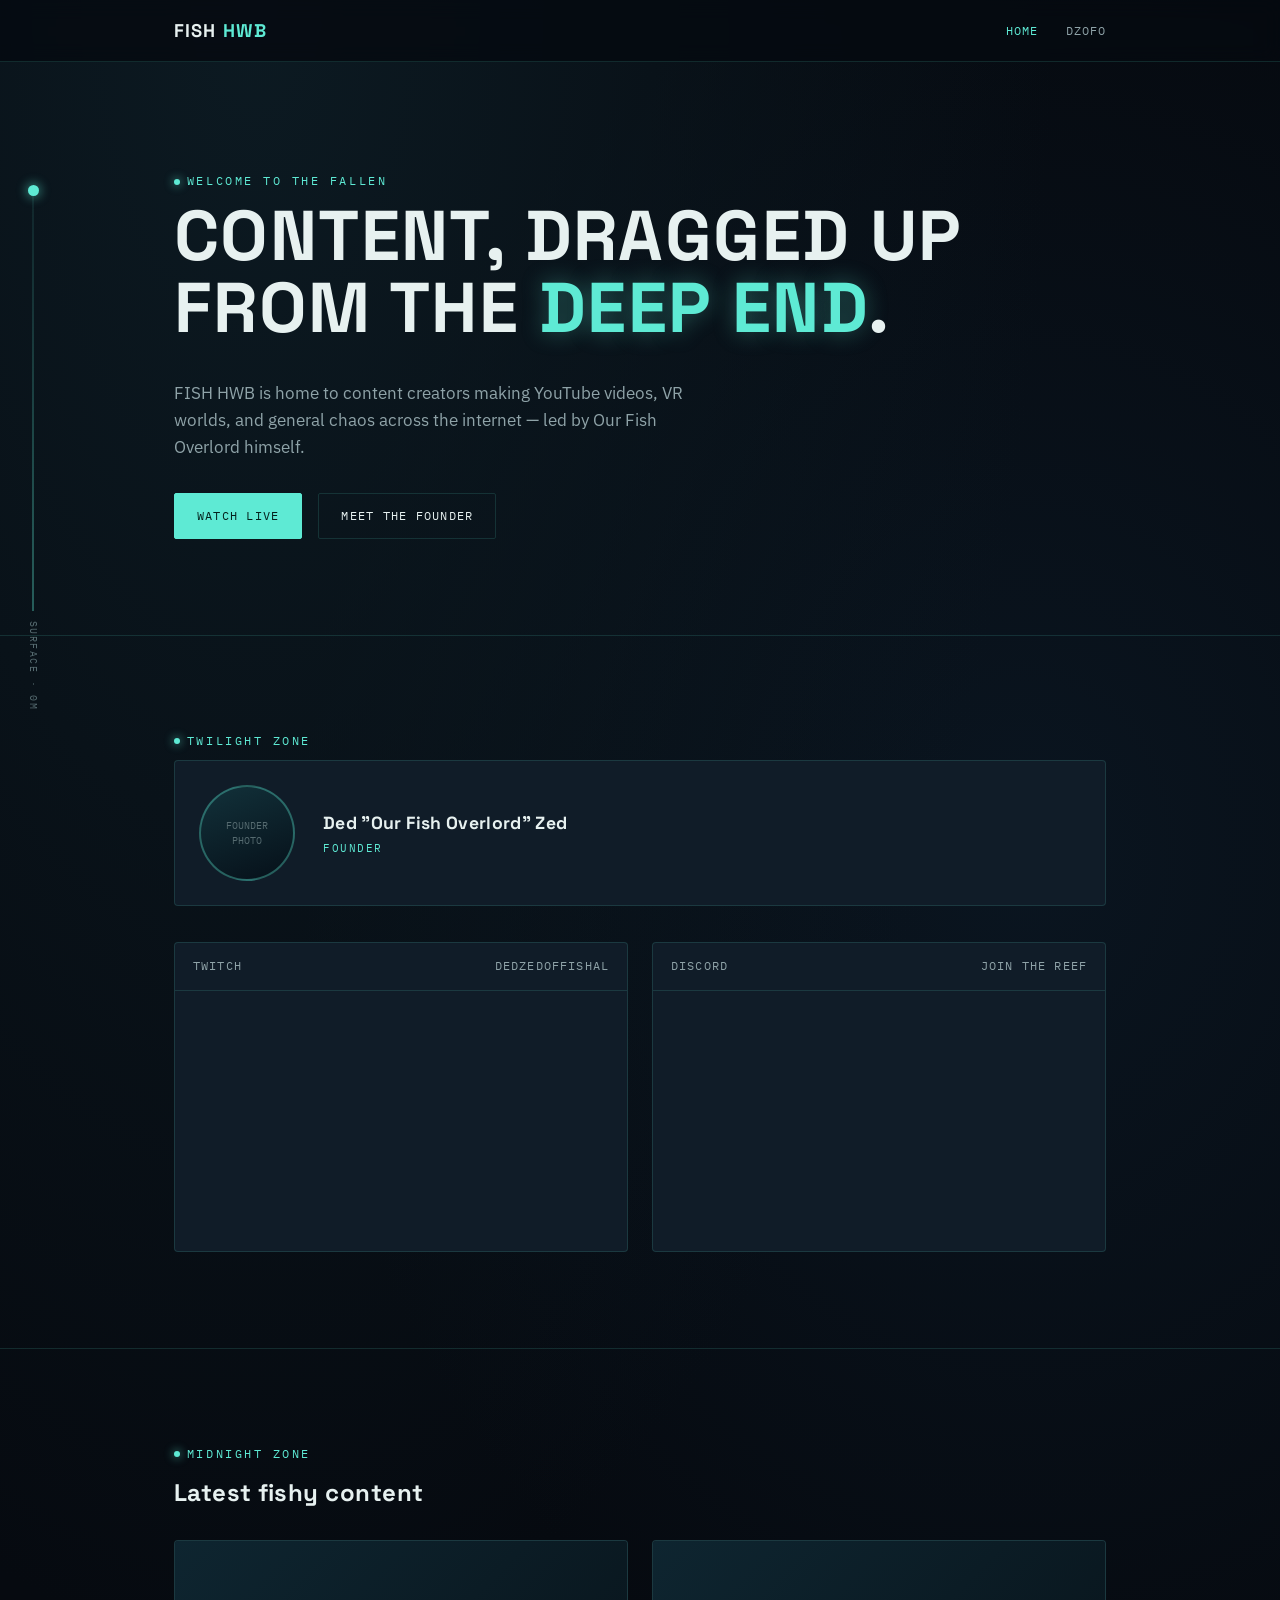
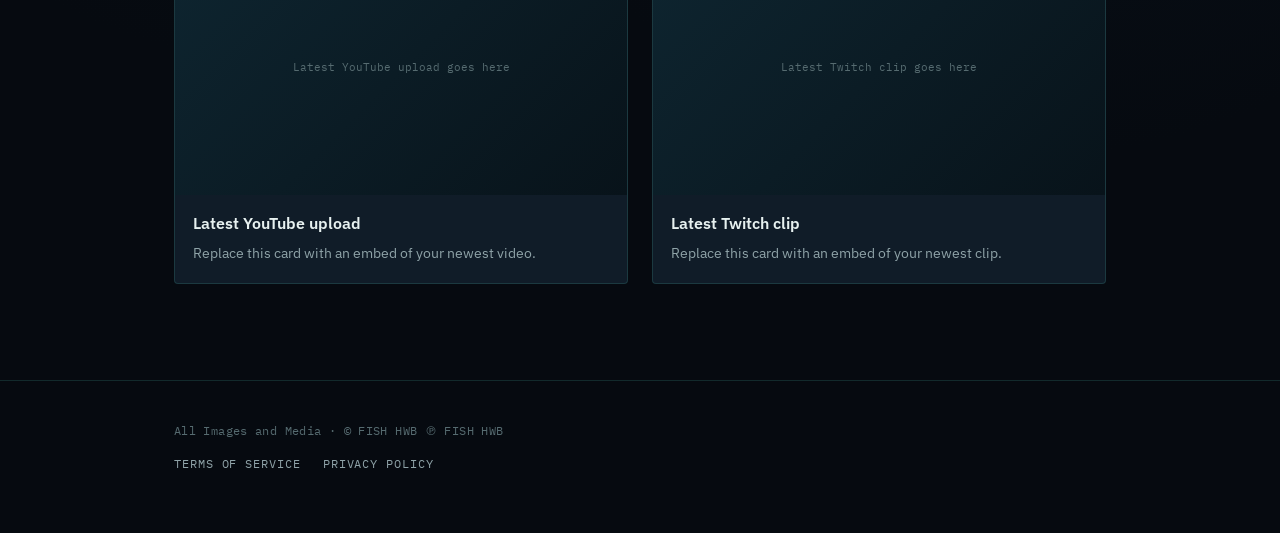
==== commit c1c69e59: "a" ====
--- a/index.html
+++ b/index.html
@@ -5,7 +5,7 @@
 <meta name="viewport" content="width=device-width, initial-scale=1.0">
 <title>FISH HWB</title>
 <meta name="description" content="FISH HWB — content creators for YouTube, Twitch and several other corners of the internet, run by Ded &quot;Our Fish Overlord&quot; Zed.">
-<link rel="icon" type="image/svg+xml" href="assets/favicon.svg">
+<link rel="icon" href="data:,">
 <link rel="preconnect" href="https://fonts.googleapis.com">
 <link href="https://fonts.googleapis.com/css2?family=Space+Grotesk:wght@500;700&family=IBM+Plex+Sans:wght@400;500;600&family=IBM+Plex+Mono:wght@400;500&display=swap" rel="stylesheet">
 <link rel="stylesheet" href="css/style.css">
@@ -33,67 +33,34 @@
 
   <!-- ===== SURFACE : hero ===== -->
   <section class="zone hero">
-    <div class="glow-orb glow-orb--teal" aria-hidden="true"></div>
-    <div class="glow-orb glow-orb--lure" aria-hidden="true"></div>
-    <div class="container hero-inner">
-      <div class="hero-copy reveal">
-        <div class="eyebrow">Welcome to the fallen</div>
-        <h1>Content, dragged up<br>from the <em>deep end</em>.</h1>
-        <p class="tagline">FISH HWB is home to content creators making YouTube videos, VR worlds, and general chaos across the internet — led by Our Fish Overlord himself.</p>
-        <div class="cta-row">
-          <a class="btn btn-primary" href="#live">Watch live</a>
-          <a class="btn btn-ghost" href="dzofo.html">Meet the founder</a>
-          <span class="live-badge"><span class="dot"></span>dedzedoffishal &middot; live on Twitch</span>
-        </div>
-      </div>
-      <div class="hero-figure reveal" aria-hidden="true">
-        <svg viewBox="0 0 320 260" fill="none">
-          <defs>
-            <radialGradient id="lureGlow" cx="50%" cy="50%" r="50%">
-              <stop offset="0%" stop-color="#5EEAD4" stop-opacity="0.9"/>
-              <stop offset="100%" stop-color="#5EEAD4" stop-opacity="0"/>
-            </radialGradient>
-          </defs>
-          <!-- angler silhouette -->
-          <path d="M40 150c30-58 110-78 168-46 22 12 34 26 34 40s-12 28-34 40c-58 32-138 12-168-46z"
-                fill="none" stroke="#5EEAD4" stroke-opacity="0.55" stroke-width="2"/>
-          <path d="M40 150c10-20 26-36 46-46" stroke="#5EEAD4" stroke-opacity="0.3" stroke-width="1.4"/>
-          <circle cx="118" cy="128" r="2.6" fill="#5EEAD4"/>
-          <path d="M112 108c-10-22-2-40 8-46" stroke="#FF5A3C" stroke-opacity="0.6" stroke-width="2" fill="none"/>
-          <circle cx="120" cy="60" r="22" fill="url(#lureGlow)"/>
-          <circle cx="120" cy="60" r="5" fill="#FF5A3C"/>
-          <path d="M208 118c14 6 14 26 0 32" stroke="#5EEAD4" stroke-opacity="0.4" stroke-width="1.6" fill="none"/>
-        </svg>
+    <div class="container">
+      <div class="eyebrow">Welcome to the fallen</div>
+      <h1>Content, dragged up<br>from the <em>deep end</em>.</h1>
+      <p class="tagline">FISH HWB is home to content creators making YouTube videos, VR worlds, and general chaos across the internet — led by Our Fish Overlord himself.</p>
+      <div class="cta-row">
+        <a class="btn btn-primary" href="#live">Watch live</a>
+        <a class="btn btn-ghost" href="dzofo.html">Meet the founder</a>
       </div>
     </div>
   </section>
 
-  <div class="sonar-divider" aria-hidden="true"></div>
-
   <!-- ===== TWILIGHT ZONE : founder + live embeds ===== -->
   <section class="zone" id="live">
     <div class="container">
-      <div class="eyebrow reveal">Twilight zone</div>
-      <a href="dzofo.html" style="text-decoration:none; display:block;" class="reveal">
+      <div class="eyebrow">Twilight zone</div>
+      <a href="dzofo.html" style="text-decoration:none;">
         <div class="founder-card">
           <div class="portrait">FOUNDER<br>PHOTO</div>
           <div>
             <h3>Ded &quot;Our Fish Overlord&quot; Zed</h3>
             <div class="role">Founder</div>
           </div>
-          <span class="go">Meet him &rarr;</span>
         </div>
       </a>
 
       <div class="embed-grid">
-        <div class="embed-card reveal">
-          <div class="embed-head">
-            <span class="name">
-              <svg viewBox="0 0 24 24" fill="#9146FF"><path d="M4 2 2 7v13h5v2h3l2-2h4l4-4V2H4zm16 13-3 3h-4l-2 2v-2H6V4h14v11z"/><path d="M15 7h2v5h-2zM10 7h2v5h-2z" fill="#9146FF"/></svg>
-              Twitch
-            </span>
-            <span>dedzedoffishal</span>
-          </div>
+        <div class="embed-card">
+          <div class="embed-head"><span>Twitch</span><span>dedzedoffishal</span></div>
           <iframe
             id="twitch-embed"
             src=""
@@ -101,14 +68,8 @@
             allowfullscreen>
           </iframe>
         </div>
-        <div class="embed-card reveal">
-          <div class="embed-head">
-            <span class="name">
-              <svg viewBox="0 0 24 24" fill="#5865F2"><path d="M20 4.4a18 18 0 0 0-4.4-1.4l-.3.6c1.5.4 2.9 1 4.1 1.7-2-.9-4-1.4-6-1.6-.5 0-1 0-1.4.1l-.2-.6a18 18 0 0 0-4.5 1.4C4.6 8 3.7 11.6 4 15.1c1.6 1.2 3.2 2 4.7 2.5l.6-1c-.8-.3-1.6-.7-2.3-1.2.2.1.4.3.6.4 2.9 1.4 6.1 1.4 9 0l.6-.4c-.7.5-1.5.9-2.3 1.2l.6 1c1.5-.5 3.1-1.3 4.7-2.5.4-4.2-.7-7.8-2.8-10.7ZM9.7 13.4c-.8 0-1.5-.8-1.5-1.7s.7-1.7 1.5-1.7 1.5.8 1.5 1.7-.7 1.7-1.5 1.7Zm4.6 0c-.8 0-1.5-.8-1.5-1.7s.7-1.7 1.5-1.7 1.5.8 1.5 1.7-.7 1.7-1.5 1.7Z"/></svg>
-              Discord
-            </span>
-            <span>Join the reef</span>
-          </div>
+        <div class="embed-card">
+          <div class="embed-head"><span>Discord</span><span>Join the reef</span></div>
           <iframe
             src="https://discord.com/widget?id=1186424320428363887&theme=dark"
             height="260"
@@ -120,15 +81,13 @@
     </div>
   </section>
 
-  <div class="sonar-divider" aria-hidden="true"></div>
-
   <!-- ===== MIDNIGHT ZONE : latest uploads ===== -->
   <section class="zone">
     <div class="container">
-      <div class="eyebrow reveal">Midnight zone</div>
-      <h2 class="reveal">Latest fishy content</h2>
+      <div class="eyebrow">Midnight zone</div>
+      <h2>Latest fishy content</h2>
       <div class="card-grid">
-        <div class="content-card reveal">
+        <div class="content-card">
           <div class="thumb">
             <!--
               Swap this iframe's src for your latest YouTube upload:
@@ -141,7 +100,7 @@
             <p>Replace this card with an embed of your newest video.</p>
           </div>
         </div>
-        <div class="content-card reveal">
+        <div class="content-card">
           <div class="thumb">
             <!--
               Swap this iframe's src for your latest Twitch clip:
--- a/css/style.css
+++ b/css/style.css
@@ -16,9 +16,6 @@
   --text-dim:      #8FA3A8;
   --text-faint:    #566B70;
 
-  --shadow-soft:   0 20px 60px -20px rgba(0,0,0,0.6);
-  --shadow-glow:   0 0 0 1px var(--glow-dim), 0 20px 50px -18px rgba(94,234,212,0.25);
-
   --font-display: 'Space Grotesk', 'Arial Narrow', sans-serif;
   --font-body:    'IBM Plex Sans', 'Segoe UI', sans-serif;
   --font-mono:    'IBM Plex Mono', monospace;
@@ -38,18 +35,6 @@
   line-height:1.6;
   -webkit-font-smoothing:antialiased;
   overflow-x:hidden;
-  position:relative;
-}
-
-/* fine film-grain, keeps the flat gradients from looking sterile */
-body::before{
-  content:'';
-  position:fixed; inset:0;
-  z-index:1;
-  pointer-events:none;
-  opacity:0.05;
-  mix-blend-mode:overlay;
-  background-image:url("data:image/svg+xml;utf8,<svg xmlns='http://www.w3.org/2000/svg' width='140' height='140'><filter id='n'><feTurbulence type='fractalNoise' baseFrequency='0.9' numOctaves='2' stitchTiles='stitch'/></filter><rect width='100%25' height='100%25' filter='url(%23n)'/></svg>");
 }
 
 a{ color:var(--glow); text-decoration:none; }
@@ -115,68 +100,6 @@
   10%{ opacity:0.6; }
   90%{ opacity:0.4; }
   100%{ transform:translateY(-110vh) translateX(20px); opacity:0; }
-}
-
-/* ---------------- ambient glow orbs ---------------- */
-.glow-orb{
-  position:absolute;
-  border-radius:50%;
-  filter:blur(70px);
-  pointer-events:none;
-  z-index:0;
-}
-.glow-orb--teal{
-  width:420px; height:420px;
-  top:-160px; right:-120px;
-  background:radial-gradient(circle, rgba(94,234,212,0.22), transparent 70%);
-}
-.glow-orb--lure{
-  width:260px; height:260px;
-  bottom:-100px; left:8%;
-  background:radial-gradient(circle, rgba(255,90,60,0.14), transparent 70%);
-}
-
-/* ---------------- scroll reveal ---------------- */
-.reveal{
-  opacity:0;
-  transform:translateY(28px);
-  transition:opacity 0.8s cubic-bezier(.2,.7,.3,1), transform 0.8s cubic-bezier(.2,.7,.3,1);
-}
-.reveal.is-visible{
-  opacity:1;
-  transform:translateY(0);
-}
-@media (prefers-reduced-motion: reduce){
-  .reveal{ opacity:1; transform:none; transition:none; }
-}
-
-/* ---------------- sonar divider ---------------- */
-.sonar-divider{
-  position:relative;
-  height:1px;
-  background:var(--border);
-  margin:0;
-}
-.sonar-divider::before{
-  content:'';
-  position:absolute;
-  left:50%; top:50%;
-  width:7px; height:7px;
-  margin:-4px 0 0 -4px;
-  border-radius:50%;
-  background:var(--glow);
-  box-shadow:
-    0 0 0 0 var(--glow-dim),
-    0 0 10px 2px var(--glow-dim);
-  animation:ping 3.4s ease-out infinite;
-}
-@keyframes ping{
-  0%{ box-shadow:0 0 0 0 rgba(94,234,212,0.5), 0 0 10px 2px var(--glow-dim); }
-  70%{ box-shadow:0 0 0 16px rgba(94,234,212,0), 0 0 10px 2px var(--glow-dim); }
-  100%{ box-shadow:0 0 0 16px rgba(94,234,212,0), 0 0 10px 2px var(--glow-dim); }
-}
-@media (prefers-reduced-motion: reduce){
-  .sonar-divider::before{ animation:none; }
 }
 
 /* ---------------- depth gauge (signature element) ---------------- */
@@ -241,28 +164,16 @@
 .wordmark span{ color:var(--glow); }
 .site-nav nav{ display:flex; gap:28px; }
 .site-nav nav a{
-  position:relative;
   color:var(--text-dim);
   font-family:var(--font-mono);
   font-size:0.78rem;
   letter-spacing:0.08em;
   text-transform:uppercase;
-  padding-bottom:4px;
-}
-.site-nav nav a::after{
-  content:'';
-  position:absolute;
-  left:0; bottom:0;
-  width:0; height:1px;
-  background:var(--glow);
-  box-shadow:0 0 6px var(--glow-dim);
-  transition:width 0.25s ease;
 }
 .site-nav nav a:hover, .site-nav nav a.active{
   color:var(--glow);
   text-decoration:none;
 }
-.site-nav nav a:hover::after, .site-nav nav a.active::after{ width:100%; }
 
 /* ---------------- hero ---------------- */
 .zone{
@@ -273,93 +184,51 @@
 .zone:last-of-type{ border-bottom:none; }
 
 .hero{
-  padding-top:150px;
-  padding-bottom:120px;
+  padding-top:110px;
   text-align:left;
-  overflow:hidden;
-}
-.hero-inner{
-  position:relative;
-  z-index:2;
-  display:flex;
-  align-items:center;
-  gap:48px;
-}
-.hero-copy{ flex:1 1 480px; min-width:0; }
+}
 .hero h1{
-  font-size:clamp(2.4rem, 6vw, 4.6rem);
-  line-height:1.0;
+  font-size:clamp(2.4rem, 6vw, 4.4rem);
+  line-height:1.02;
   text-transform:uppercase;
 }
 .hero h1 em{
   font-style:normal;
   color:var(--glow);
-  text-shadow:0 0 30px var(--glow-dim), 0 0 70px rgba(94,234,212,0.15);
+  text-shadow:0 0 22px var(--glow-dim);
 }
 .hero p.tagline{
-  max-width:520px;
+  max-width:540px;
   color:var(--text-dim);
-  font-size:1.08rem;
-}
-.hero .cta-row{ display:flex; gap:16px; margin-top:36px; flex-wrap:wrap; align-items:center; }
-
-.hero-figure{
-  flex:0 0 320px;
-  width:320px;
-  position:relative;
-}
-.hero-figure svg{ width:100%; height:auto; overflow:visible; }
-@media (max-width:900px){ .hero-figure{ display:none; } }
-
-.live-badge{
-  display:inline-flex; align-items:center; gap:8px;
-  font-family:var(--font-mono);
-  font-size:0.7rem;
-  letter-spacing:0.08em;
-  text-transform:uppercase;
-  color:var(--text-dim);
-}
-.live-badge .dot{
-  width:7px; height:7px; border-radius:50%;
-  background:var(--lure);
-  box-shadow:0 0 8px 2px var(--lure-dim);
-  animation:pulse 1.8s ease-in-out infinite;
-}
-@keyframes pulse{
-  0%,100%{ opacity:1; transform:scale(1); }
-  50%{ opacity:0.5; transform:scale(0.8); }
-}
-@media (prefers-reduced-motion: reduce){ .live-badge .dot{ animation:none; } }
+  font-size:1.05rem;
+}
+.hero .cta-row{ display:flex; gap:16px; margin-top:32px; flex-wrap:wrap; }
 
 .btn{
   display:inline-block;
-  padding:13px 24px;
-  border-radius:3px;
+  padding:12px 22px;
+  border-radius:2px;
   font-family:var(--font-mono);
   font-size:0.78rem;
   letter-spacing:0.1em;
   text-transform:uppercase;
   border:1px solid var(--border);
-  transition:border-color 0.2s, background 0.2s, color .2s, box-shadow 0.2s, transform 0.2s;
+  transition:border-color 0.2s, background 0.2s, color .2s;
 }
 .btn-primary{
   background:var(--glow);
   color:#04211c;
   border-color:var(--glow);
-  box-shadow:0 0 0 0 var(--glow-dim);
 }
 .btn-primary:hover{
   background:#7cf2df;
   text-decoration:none;
-  box-shadow:0 0 24px 2px var(--glow-dim);
-  transform:translateY(-1px);
 }
 .btn-ghost{ color:var(--text); }
 .btn-ghost:hover{
   border-color:var(--glow);
   color:var(--glow);
   text-decoration:none;
-  transform:translateY(-1px);
 }
 
 /* ---------------- founder card ---------------- */
@@ -369,14 +238,8 @@
   align-items:center;
   background:var(--surface-panel);
   border:1px solid var(--border);
-  border-radius:6px;
+  border-radius:4px;
   padding:24px;
-  transition:transform 0.25s ease, box-shadow 0.25s ease, border-color 0.25s ease;
-}
-.founder-card:hover{
-  transform:translateY(-3px);
-  box-shadow:var(--shadow-glow);
-  border-color:var(--glow-dim);
 }
 .founder-card .portrait{
   width:96px; height:96px;
@@ -385,14 +248,12 @@
   flex-shrink:0;
   border:2px solid var(--glow-dim);
   background:linear-gradient(160deg, #12313a, #061019);
-  box-shadow:inset 0 0 20px rgba(0,0,0,0.5), 0 0 0 5px rgba(94,234,212,0.05);
   display:flex; align-items:center; justify-content:center;
   font-family:var(--font-mono);
   font-size:0.6rem;
   color:var(--text-faint);
   text-align:center;
 }
-.founder-card .portrait img{ width:100%; height:100%; object-fit:cover; }
 .founder-card h3{ margin-bottom:2px; font-size:1.1rem; }
 .founder-card .role{
   font-family:var(--font-mono);
@@ -401,14 +262,6 @@
   text-transform:uppercase;
   color:var(--glow);
 }
-.founder-card .go{
-  margin-left:auto;
-  color:var(--text-faint);
-  font-family:var(--font-mono);
-  font-size:0.72rem;
-  transition:color 0.2s, transform 0.2s;
-}
-.founder-card:hover .go{ color:var(--glow); transform:translateX(3px); }
 
 /* ---------------- embeds grid ---------------- */
 .embed-grid{
@@ -422,13 +275,8 @@
 .embed-card{
   background:var(--surface-panel);
   border:1px solid var(--border);
-  border-radius:6px;
+  border-radius:4px;
   overflow:hidden;
-  transition:border-color 0.25s ease, box-shadow 0.25s ease;
-}
-.embed-card:hover{
-  border-color:var(--glow-dim);
-  box-shadow:var(--shadow-glow);
 }
 .embed-card .embed-head{
   padding:14px 18px;
@@ -438,11 +286,8 @@
   letter-spacing:0.1em;
   text-transform:uppercase;
   color:var(--text-dim);
-  display:flex; justify-content:space-between; align-items:center;
-  gap:10px;
-}
-.embed-card .embed-head .name{ display:flex; align-items:center; gap:8px; color:var(--text); }
-.embed-card .embed-head svg{ width:16px; height:16px; flex-shrink:0; }
+  display:flex; justify-content:space-between;
+}
 .embed-card iframe{ width:100%; border:0; display:block; }
 
 /* ---------------- content cards (latest uploads) ---------------- */
@@ -456,22 +301,14 @@
 
 .content-card{
   border:1px solid var(--border);
-  border-radius:6px;
+  border-radius:4px;
   background:var(--surface-panel);
   padding:0 0 18px;
   overflow:hidden;
-  transition:transform 0.25s ease, box-shadow 0.25s ease, border-color 0.25s ease;
-}
-.content-card:hover{
-  transform:translateY(-4px);
-  box-shadow:var(--shadow-soft);
-  border-color:var(--glow-dim);
 }
 .content-card .thumb{
   aspect-ratio:16/9;
-  background:
-    radial-gradient(circle at 30% 20%, rgba(94,234,212,0.08), transparent 60%),
-    linear-gradient(135deg,#0e2530,#08131a);
+  background:linear-gradient(135deg,#0e2530,#08131a);
   display:flex; align-items:center; justify-content:center;
   color:var(--text-faint);
   font-family:var(--font-mono);
@@ -491,14 +328,11 @@
   width:180px; height:180px; border-radius:50%;
   border:2px solid var(--glow-dim);
   background:linear-gradient(160deg,#12313a,#061019);
-  box-shadow:inset 0 0 30px rgba(0,0,0,0.55), 0 0 40px -10px var(--glow-dim);
   flex-shrink:0;
   display:flex; align-items:center; justify-content:center;
   font-family:var(--font-mono); font-size:0.65rem; color:var(--text-faint);
   text-align:center; padding:8px;
-  overflow:hidden;
-}
-.about-hero .portrait-lg img{ width:100%; height:100%; object-fit:cover; }
+}
 .about-hero h1{ font-size:clamp(2rem,5vw,3rem); text-transform:uppercase; }
 .about-hero .subname{ color:var(--text-dim); font-family:var(--font-mono); font-size:0.85rem; letter-spacing:0.08em; }
 
@@ -530,11 +364,7 @@
   letter-spacing:0.06em;
   text-transform:uppercase;
 }
-.platform-links a{ transition:transform 0.2s ease, border-color 0.2s ease, color 0.2s ease; display:inline-flex; align-items:center; gap:10px; }
-.platform-links a:hover{ border-color:var(--glow); color:var(--glow); text-decoration:none; transform:translateY(-2px); }
-.platform-links a svg{ width:16px; height:16px; }
-
-.timeline .entry{ transition:transform 0.3s ease; }
+.platform-links a:hover{ border-color:var(--glow); color:var(--glow); text-decoration:none; }
 
 /* ---------------- contact form ---------------- */
 .contact-form{
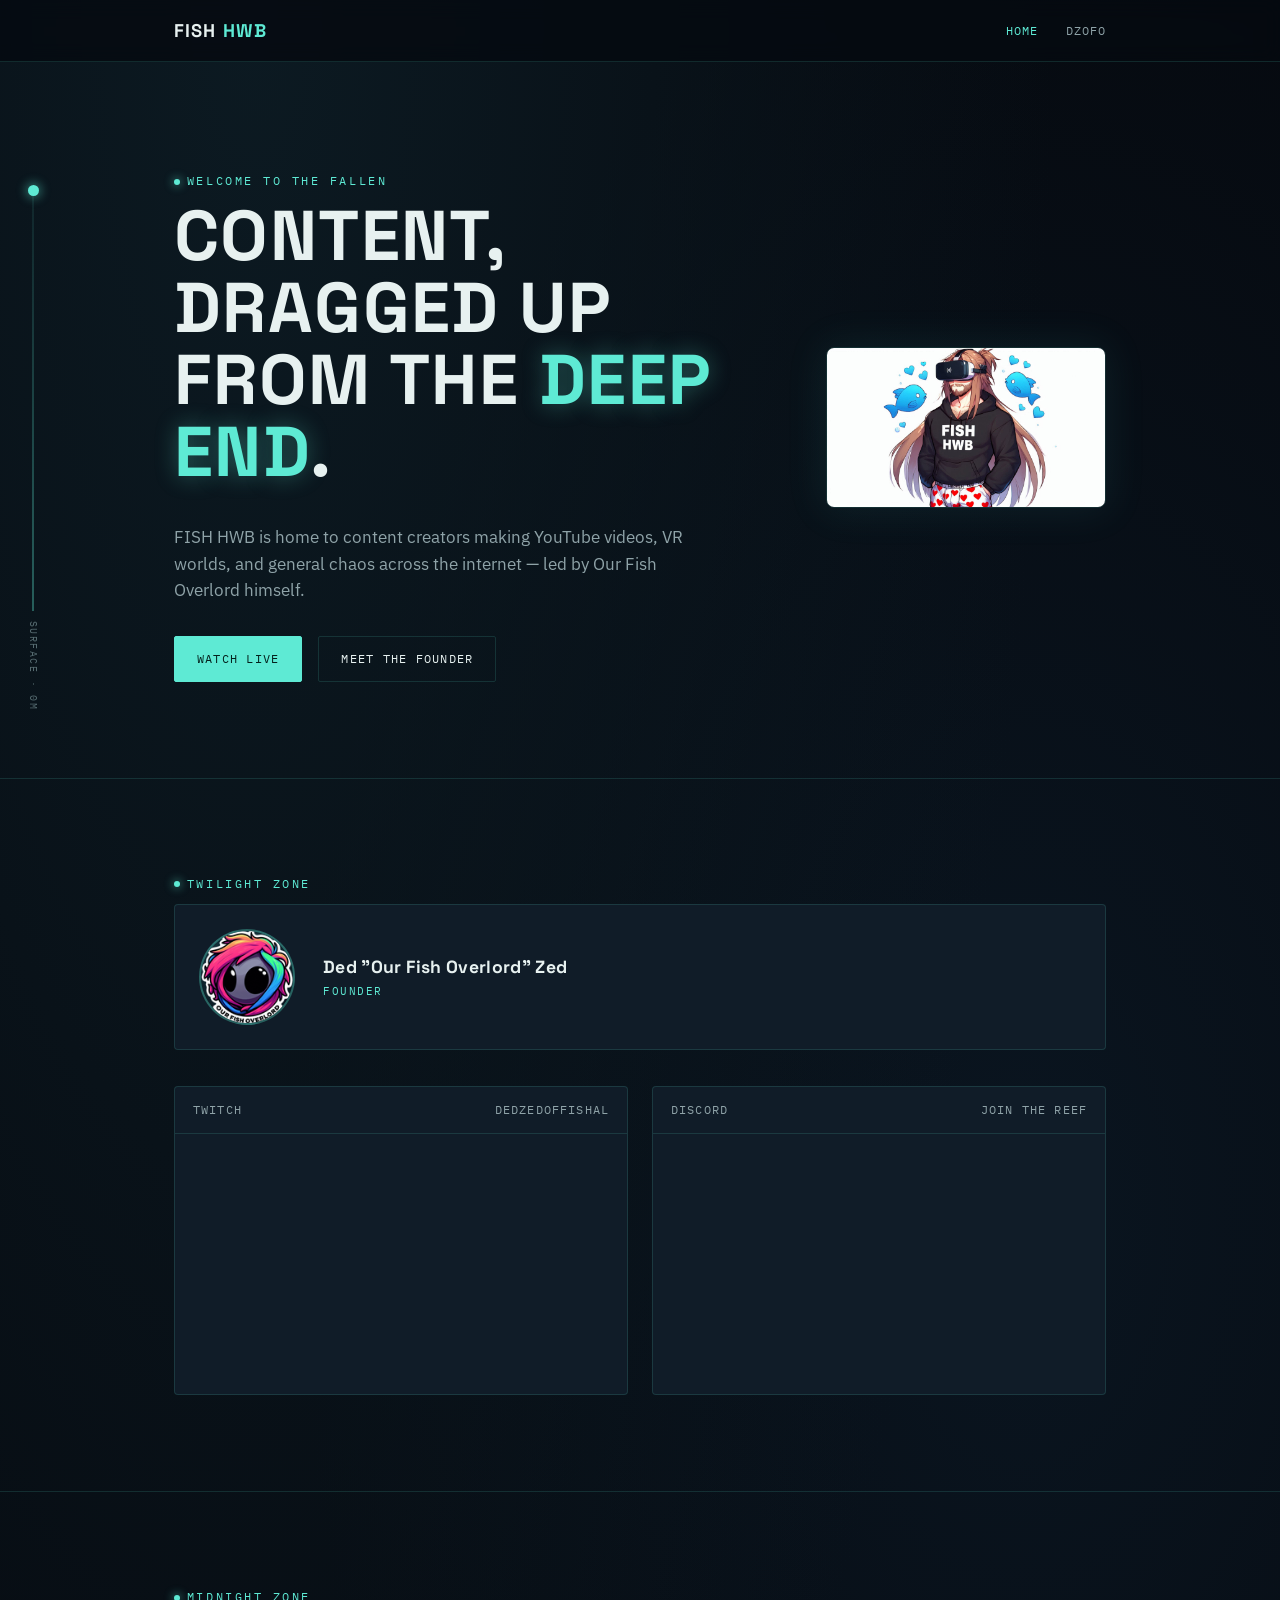
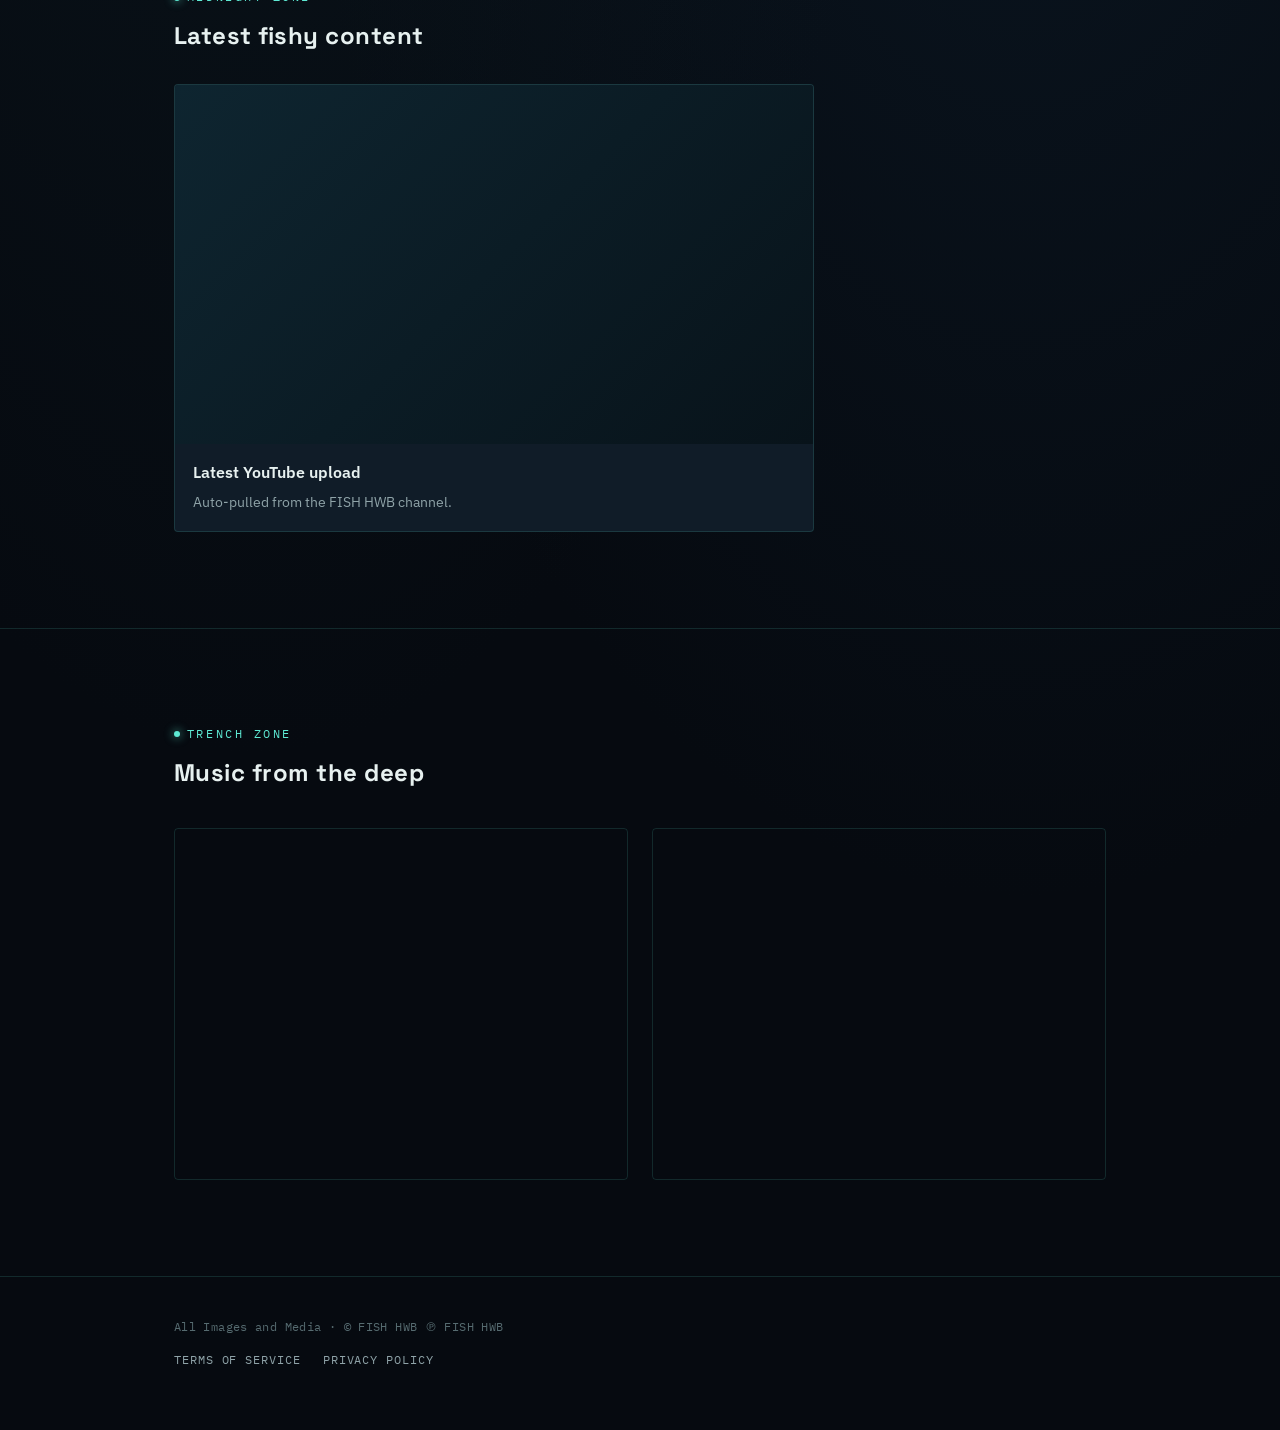
==== commit 33c44a28: "a" ====
--- a/index.html
+++ b/index.html
@@ -5,7 +5,7 @@
 <meta name="viewport" content="width=device-width, initial-scale=1.0">
 <title>FISH HWB</title>
 <meta name="description" content="FISH HWB — content creators for YouTube, Twitch and several other corners of the internet, run by Ded &quot;Our Fish Overlord&quot; Zed.">
-<link rel="icon" href="data:,">
+<link rel="icon" type="image/svg+xml" href="assets/favicon.svg">
 <link rel="preconnect" href="https://fonts.googleapis.com">
 <link href="https://fonts.googleapis.com/css2?family=Space+Grotesk:wght@500;700&family=IBM+Plex+Sans:wght@400;500;600&family=IBM+Plex+Mono:wght@400;500&display=swap" rel="stylesheet">
 <link rel="stylesheet" href="css/style.css">
@@ -33,13 +33,18 @@
 
   <!-- ===== SURFACE : hero ===== -->
   <section class="zone hero">
-    <div class="container">
-      <div class="eyebrow">Welcome to the fallen</div>
-      <h1>Content, dragged up<br>from the <em>deep end</em>.</h1>
-      <p class="tagline">FISH HWB is home to content creators making YouTube videos, VR worlds, and general chaos across the internet — led by Our Fish Overlord himself.</p>
-      <div class="cta-row">
-        <a class="btn btn-primary" href="#live">Watch live</a>
-        <a class="btn btn-ghost" href="dzofo.html">Meet the founder</a>
+    <div class="container" style="display:flex; align-items:center; gap:48px; flex-wrap:wrap;">
+      <div class="hero-copy">
+        <div class="eyebrow">Welcome to the fallen</div>
+        <h1>Content, dragged up<br>from the <em>deep end</em>.</h1>
+        <p class="tagline">FISH HWB is home to content creators making YouTube videos, VR worlds, and general chaos across the internet — led by Our Fish Overlord himself.</p>
+        <div class="cta-row">
+          <a class="btn btn-primary" href="#live">Watch live</a>
+          <a class="btn btn-ghost" href="dzofo.html">Meet the founder</a>
+        </div>
+      </div>
+      <div class="hero-visual">
+        <img src="assets/images/hero-bg.jpeg" alt="Our Fish Overlord in VR headset, FISH HWB hoodie">
       </div>
     </div>
   </section>
@@ -50,7 +55,7 @@
       <div class="eyebrow">Twilight zone</div>
       <a href="dzofo.html" style="text-decoration:none;">
         <div class="founder-card">
-          <div class="portrait">FOUNDER<br>PHOTO</div>
+          <div class="portrait"><img src="assets/images/founder-portrait.png" alt="Our Fish Overlord"></div>
           <div>
             <h3>Ded &quot;Our Fish Overlord&quot; Zed</h3>
             <div class="role">Founder</div>
@@ -86,33 +91,28 @@
     <div class="container">
       <div class="eyebrow">Midnight zone</div>
       <h2>Latest fishy content</h2>
-      <div class="card-grid">
-        <div class="content-card">
-          <div class="thumb">
-            <!--
-              Swap this iframe's src for your latest YouTube upload:
-              https://www.youtube.com/embed/VIDEO_ID
-            -->
-            <span>Latest YouTube upload goes here</span>
-          </div>
-          <div class="body">
-            <h4>Latest YouTube upload</h4>
-            <p>Replace this card with an embed of your newest video.</p>
-          </div>
+      <div class="content-card" style="max-width:640px; margin-top:28px;">
+        <div class="thumb">
+          <iframe id="latest-video" width="100%" height="100%" src="" frameborder="0"
+            allow="accelerometer; autoplay; clipboard-write; encrypted-media; gyroscope; picture-in-picture"
+            allowfullscreen loading="lazy"></iframe>
         </div>
-        <div class="content-card">
-          <div class="thumb">
-            <!--
-              Swap this iframe's src for your latest Twitch clip:
-              https://clips.twitch.tv/embed?clip=CLIP_SLUG&parent=YOURDOMAIN
-            -->
-            <span>Latest Twitch clip goes here</span>
-          </div>
-          <div class="body">
-            <h4>Latest Twitch clip</h4>
-            <p>Replace this card with an embed of your newest clip.</p>
-          </div>
+        <div class="body">
+          <h4>Latest YouTube upload</h4>
+          <p>Auto-pulled from the FISH HWB channel.</p>
         </div>
+      </div>
+    </div>
+  </section>
+
+  <!-- ===== TRENCH ZONE : music ===== -->
+  <section class="zone">
+    <div class="container">
+      <div class="eyebrow">Trench zone</div>
+      <h2>Music from the deep</h2>
+      <div class="music-grid">
+        <iframe style="border-radius:4px" src="https://open.spotify.com/embed/artist/3G5lgBc7shS09fLh4ovfL4?utm_source=generator" width="100%" height="352" frameBorder="0" allowfullscreen="" allow="autoplay; clipboard-write; encrypted-media; fullscreen; picture-in-picture" loading="lazy"></iframe>
+        <iframe style="border-radius:4px" src="https://open.spotify.com/embed/artist/61lcq8xxIfd0iLITBnjdtI?utm_source=generator" width="100%" height="352" frameBorder="0" allowfullscreen="" allow="autoplay; clipboard-write; encrypted-media; fullscreen; picture-in-picture" loading="lazy"></iframe>
       </div>
     </div>
   </section>
@@ -138,5 +138,18 @@
   document.getElementById('twitch-embed').src =
     'https://player.twitch.tv/?channel=dedzedoffishal&parent=' + window.location.hostname;
 </script>
+<script>
+  // Pulls the channel's most recent upload via RSS2JSON and swaps it into the embed.
+  const channelID = "UCtcFAWZJeiEp_DOKy8U_YYg";
+  const feedURL = `https://api.rss2json.com/v1/api.json?rss_url=https://www.youtube.com/feeds/videos.xml?channel_id=${channelID}`;
+
+  fetch(feedURL)
+    .then(response => response.json())
+    .then(data => {
+      const videoID = data.items[0].link.split("v=")[1];
+      document.getElementById('latest-video').src = `https://www.youtube.com/embed/${videoID}`;
+    })
+    .catch(error => console.error("Error loading latest video:", error));
+</script>
 </body>
 </html>
--- a/css/style.css
+++ b/css/style.css
@@ -186,6 +186,25 @@
 .hero{
   padding-top:110px;
   text-align:left;
+  display:flex;
+  align-items:center;
+  gap:48px;
+}
+.hero .hero-copy{ flex:1 1 480px; min-width:0; }
+.hero .hero-visual{
+  flex:0 0 280px;
+  width:280px;
+  border-radius:8px;
+  overflow:hidden;
+  border:1px solid var(--border);
+  box-shadow:0 0 40px 4px rgba(94,234,212,0.08);
+}
+.hero .hero-visual img{ width:100%; height:100%; object-fit:cover; }
+@media (max-width:820px){
+  .hero{ flex-direction:column; text-align:center; }
+  .hero .hero-copy{ order:2; }
+  .hero .hero-visual{ order:1; width:220px; flex-basis:auto; }
+  .hero .cta-row{ justify-content:center; }
 }
 .hero h1{
   font-size:clamp(2.4rem, 6vw, 4.4rem);
@@ -254,6 +273,10 @@
   color:var(--text-faint);
   text-align:center;
 }
+.founder-card .portrait img{
+  width:100%; height:100%;
+  object-fit:cover;
+}
 .founder-card h3{ margin-bottom:2px; font-size:1.1rem; }
 .founder-card .role{
   font-family:var(--font-mono);
@@ -289,6 +312,20 @@
   display:flex; justify-content:space-between;
 }
 .embed-card iframe{ width:100%; border:0; display:block; }
+
+/* ---------------- music grid (spotify embeds) ---------------- */
+.music-grid{
+  display:grid;
+  grid-template-columns:1fr 1fr;
+  gap:24px;
+  margin-top:36px;
+}
+@media (max-width:760px){ .music-grid{ grid-template-columns:1fr; } }
+.music-grid iframe{
+  width:100%;
+  border-radius:4px;
+  border:1px solid var(--border);
+}
 
 /* ---------------- content cards (latest uploads) ---------------- */
 .card-grid{
@@ -332,6 +369,11 @@
   display:flex; align-items:center; justify-content:center;
   font-family:var(--font-mono); font-size:0.65rem; color:var(--text-faint);
   text-align:center; padding:8px;
+  overflow:hidden;
+}
+.about-hero .portrait-lg img{
+  width:100%; height:100%;
+  object-fit:cover;
 }
 .about-hero h1{ font-size:clamp(2rem,5vw,3rem); text-transform:uppercase; }
 .about-hero .subname{ color:var(--text-dim); font-family:var(--font-mono); font-size:0.85rem; letter-spacing:0.08em; }
